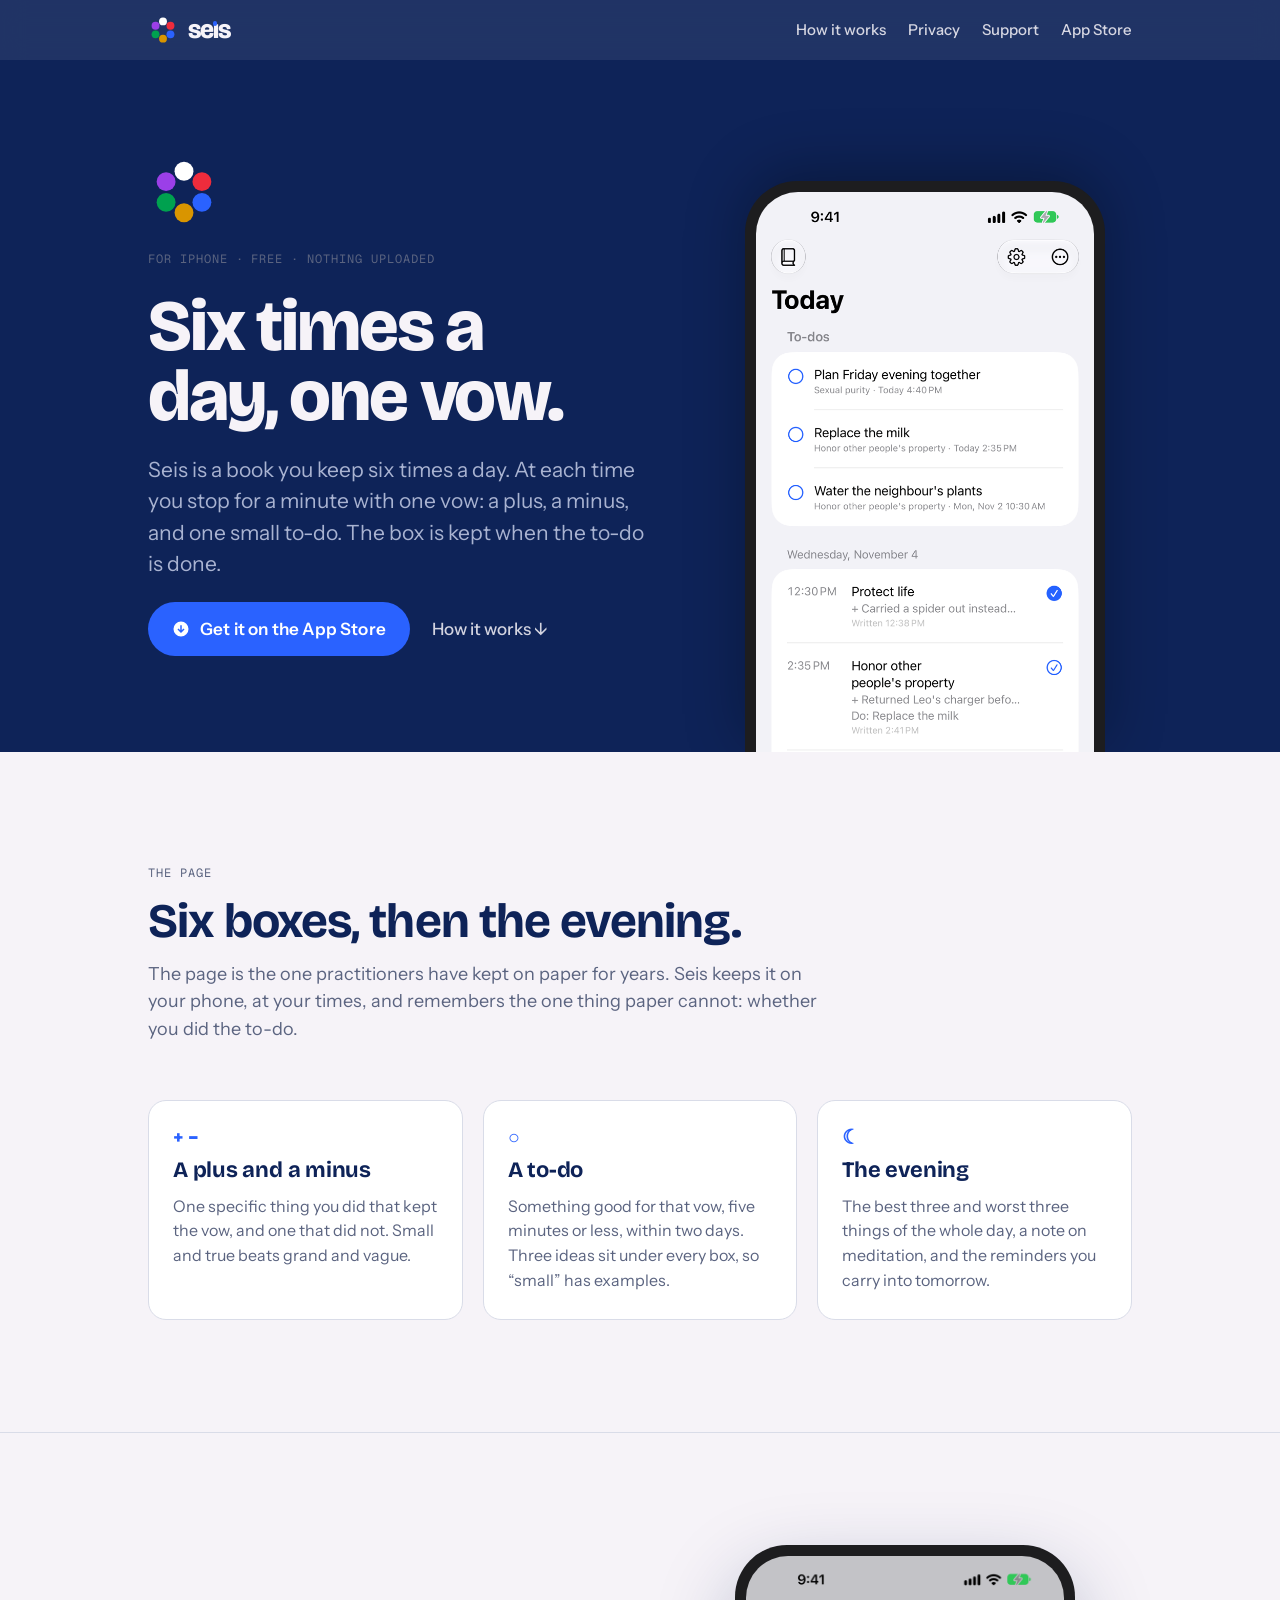
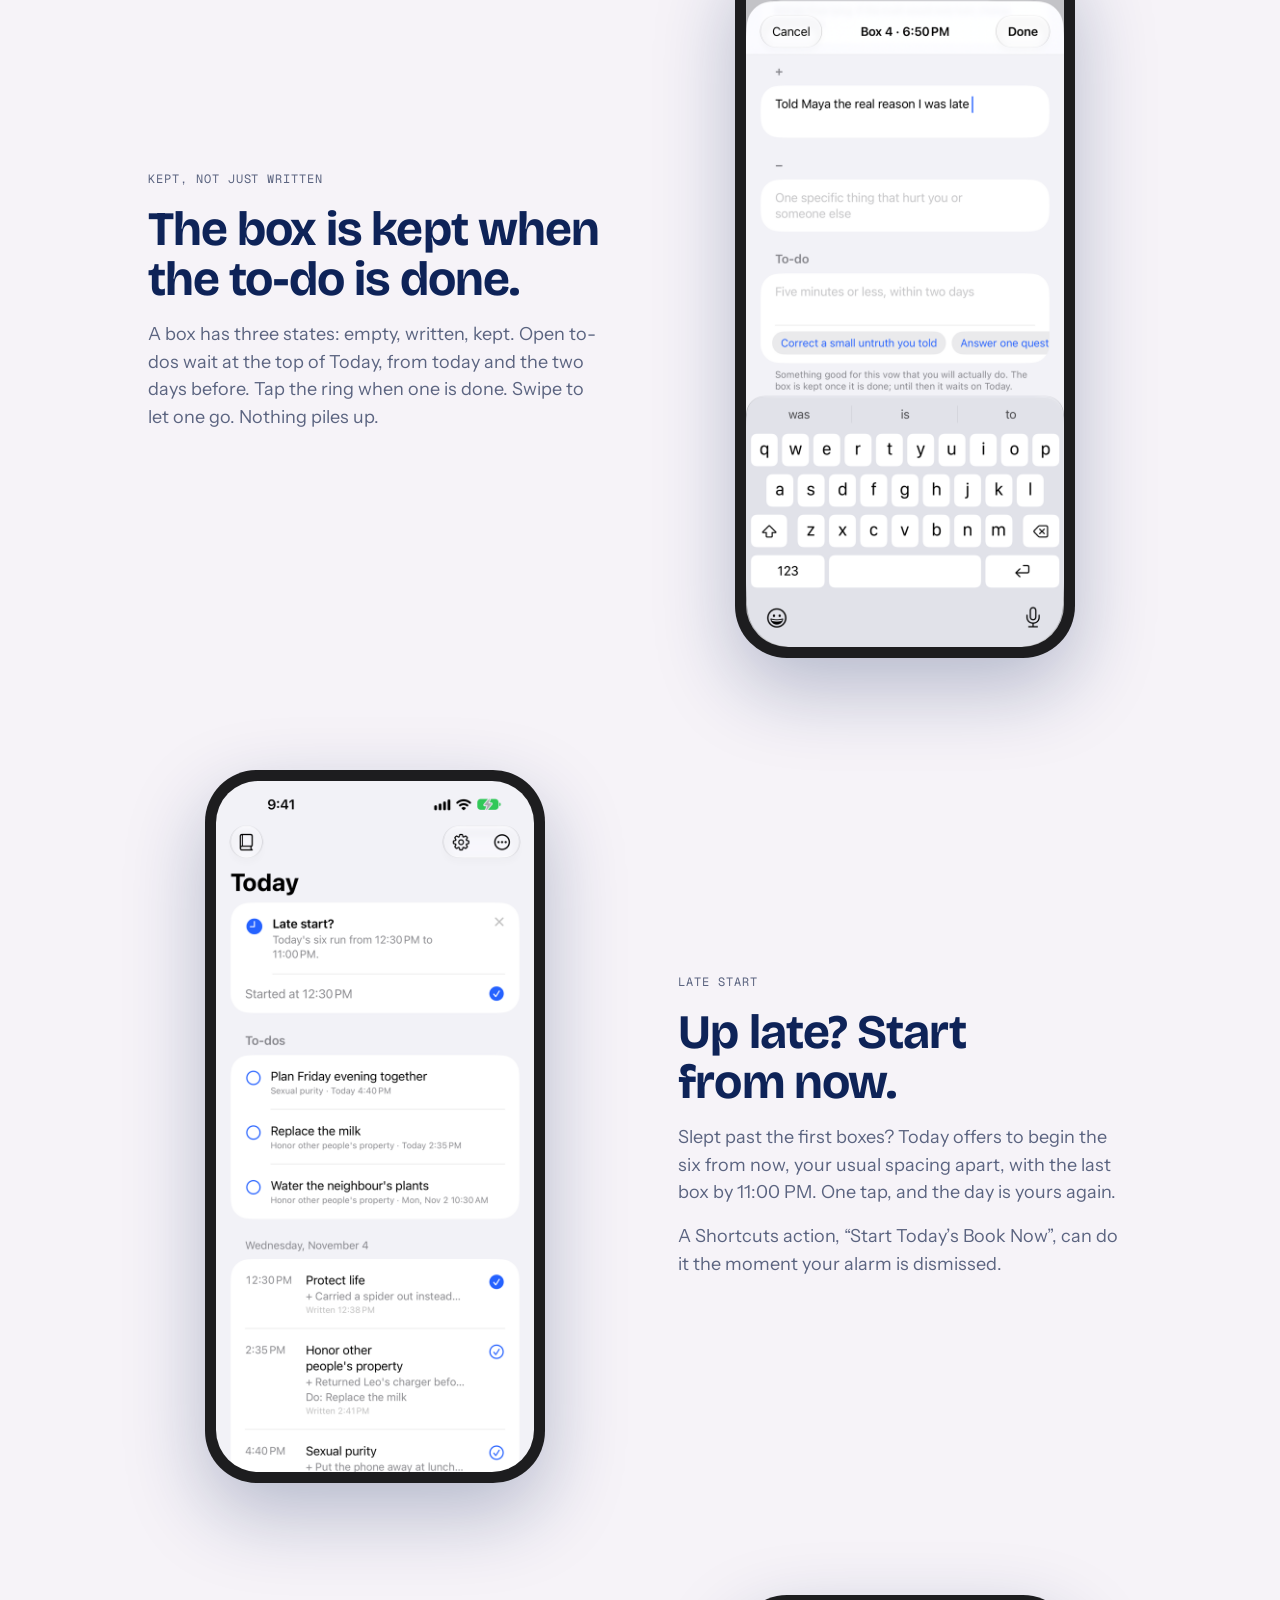
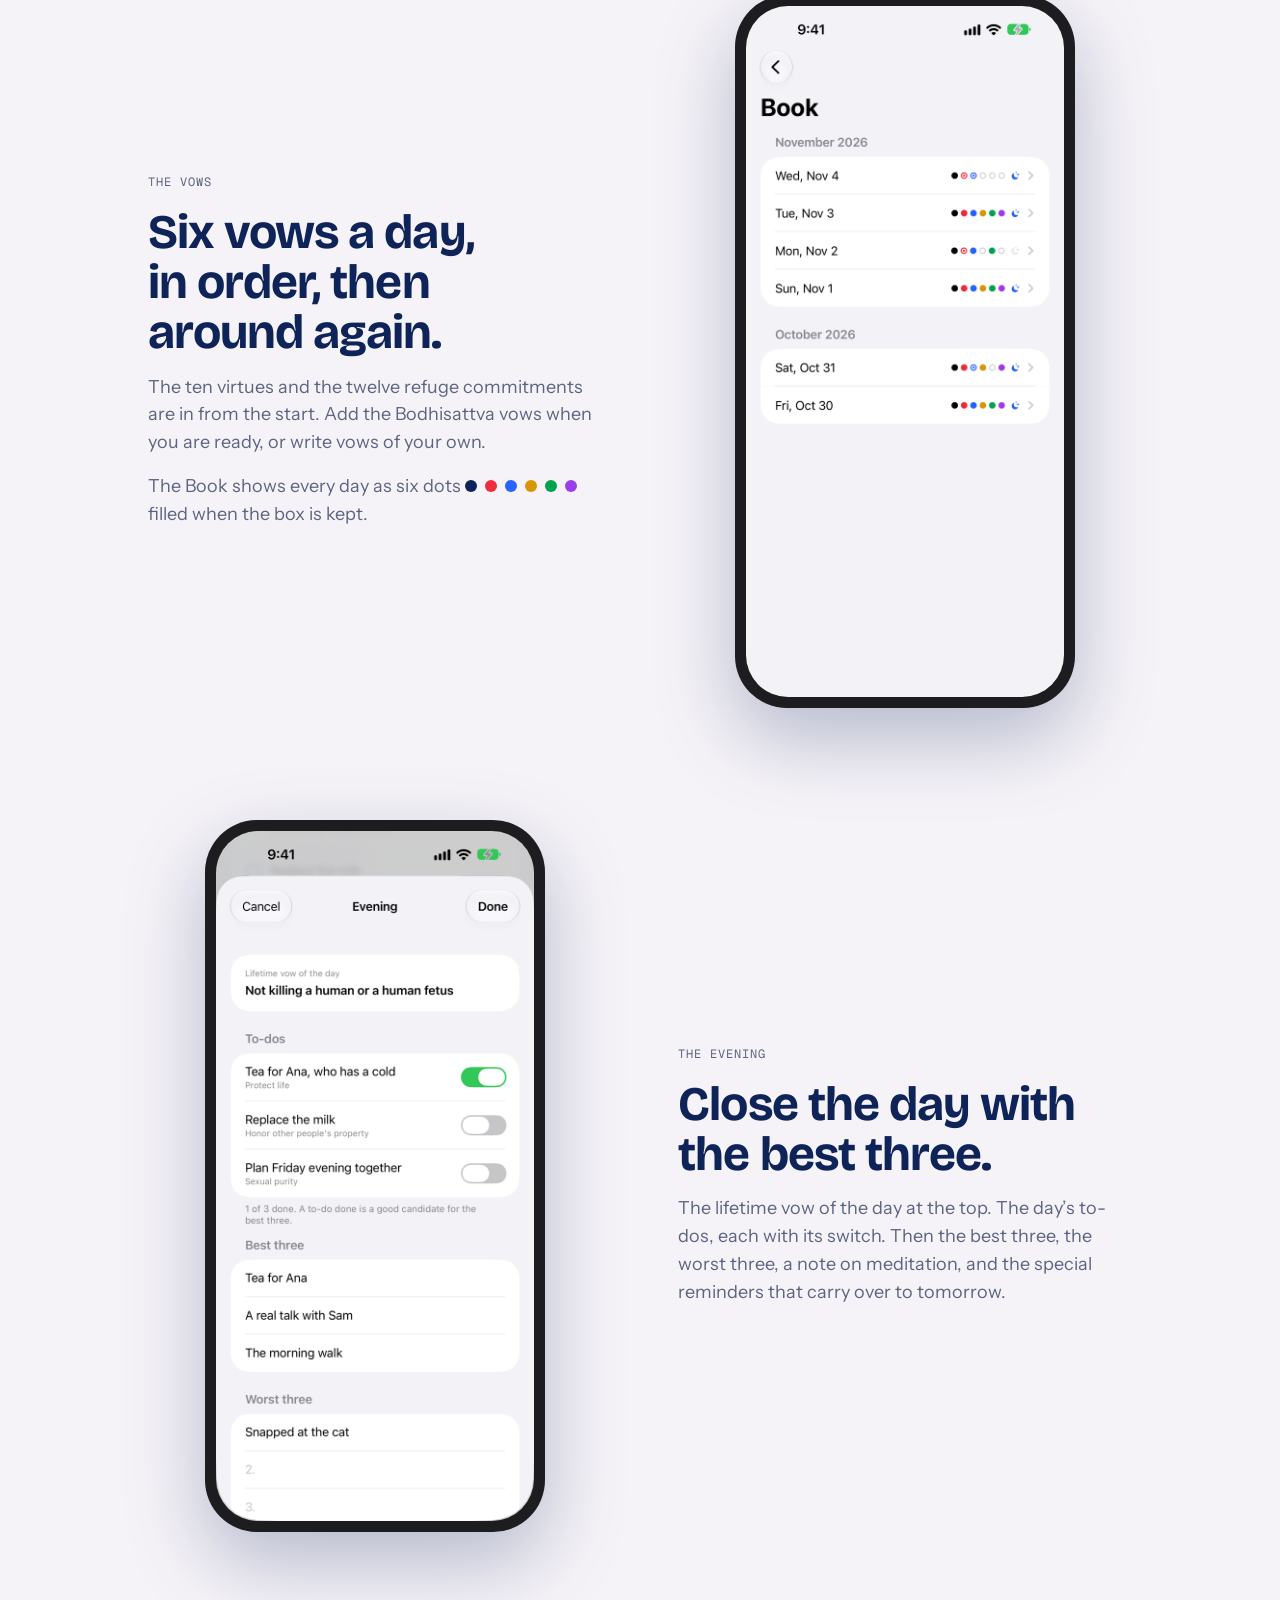
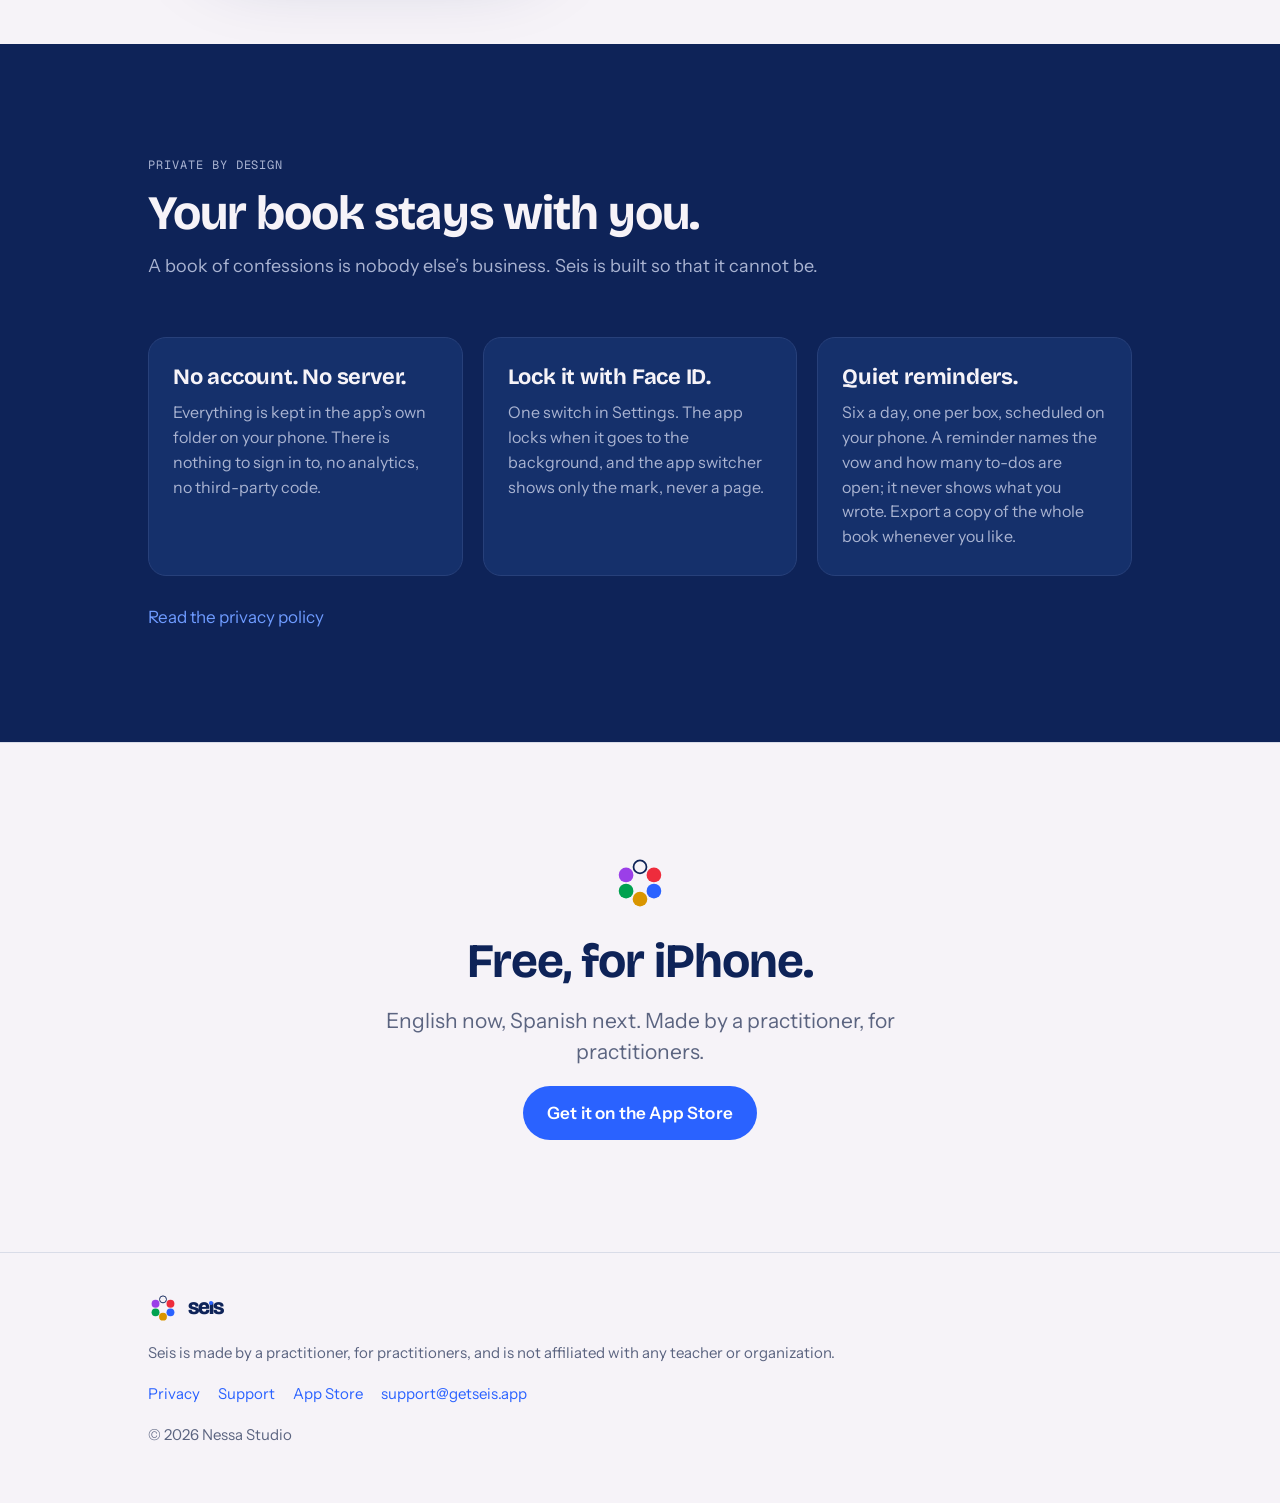
==== index.html @ e95a0be7 "getseis.app: home, privacy and support pages Static site for the Seis iPhone app in the brand's type" ====
<!doctype html>
<html lang="en">
<head>
<meta charset="utf-8">
<meta name="viewport" content="width=device-width, initial-scale=1">
<link rel="icon" href="/assets/favicon.svg" type="image/svg+xml">
<link rel="apple-touch-icon" href="/assets/apple-touch-icon.png">
<link rel="preconnect" href="https://fonts.googleapis.com">
<link rel="preconnect" href="https://fonts.gstatic.com" crossorigin>
<link rel="stylesheet" href="https://fonts.googleapis.com/css2?family=Bricolage+Grotesque:opsz,wght@12..96,500..800&family=Instrument+Sans:wght@400;500;600&family=Geist+Mono:wght@400;500&display=swap">
<link rel="stylesheet" href="/assets/site.css">
<title>Seis · Six times a day, one vow</title>
<meta name="description" content="Seis is a book you keep six times a day: a plus, a minus and one small to-do for the vow in front of you. For iPhone. No account, nothing uploaded.">
<meta property="og:title" content="Seis · Six times a day, one vow">
<meta property="og:description" content="A book you keep six times a day. A plus, a minus, and one small to-do. The box is kept when the to-do is done.">
<meta property="og:image" content="https://getseis.app/assets/icon-512.png">
<meta property="og:url" content="https://getseis.app/">
<meta name="theme-color" content="#0E2358">
</head>
<body>
<header class="top"><div class="in">
  <a class="lockup" href="/"><svg viewBox="0 0 160 160" aria-hidden="true"><circle cx="80" cy="34" r="21" fill="#FFFFFF"/><circle cx="119.8" cy="57" r="21" fill="#EE2C3C"/><circle cx="119.8" cy="103" r="21" fill="#2A62FF"/><circle cx="80" cy="126" r="21" fill="#D99500"/><circle cx="40.2" cy="103" r="21" fill="#00A14F"/><circle cx="40.2" cy="57" r="21" fill="#9B3FE8"/></svg><span class="wm">se<span class="i">ı</span>s</span></a>
  <nav><a href="/#how">How it works</a><a href="/#private">Privacy</a><a href="/support.html" class="keep">Support</a><a href="APP_STORE_URL" class="keep">App Store</a></nav>
</div></header>

<section class="hero">
  <div class="in">
    <div class="copy">
      <div class="ring"><svg viewBox="0 0 160 160" aria-hidden="true"><circle cx="80" cy="34" r="21" fill="#FFFFFF"/><circle cx="119.8" cy="57" r="21" fill="#EE2C3C"/><circle cx="119.8" cy="103" r="21" fill="#2A62FF"/><circle cx="80" cy="126" r="21" fill="#D99500"/><circle cx="40.2" cy="103" r="21" fill="#00A14F"/><circle cx="40.2" cy="57" r="21" fill="#9B3FE8"/></svg></div>
      <span class="eyebrow">For iPhone · Free · Nothing uploaded</span>
      <h1>Six times a day, one vow.</h1>
      <p class="lede">Seis is a book you keep six times a day. At each time you stop for a minute with one vow: a plus, a minus, and one small to-do. The box is kept when the to-do is done.</p>
      <div class="cta">
        <a class="btn" href="APP_STORE_URL"><svg viewBox="0 0 24 24" fill="currentColor" aria-hidden="true"><path d="M12 2a10 10 0 1 0 0 20 10 10 0 0 0 0-20Zm-1 5h2v6.6l2.3-2.3 1.4 1.4L12 17.4 7.3 12.7l1.4-1.4L11 13.6V7Z"/></svg>Get it on the App Store</a>
        <a class="quiet" href="#how">How it works ↓</a>
      </div>
    </div>
    <div class="shot">
      <div class="phone"><img src="/assets/screens/1-today.png" width="660" height="1434" alt="The Today page in Seis: three to-dos waiting at the top, then the six boxes of the day with their times and vows"></div>
    </div>
  </div>
</section>

<section class="band" id="how">
  <div class="in">
    <div class="head">
      <span class="eyebrow">The page</span>
      <h2>Six boxes, then the evening.</h2>
      <p>The page is the one practitioners have kept on paper for years. Seis keeps it on your phone, at your times, and remembers the one thing paper cannot: whether you did the to-do.</p>
    </div>
    <div class="three">
      <div class="card"><span class="n">+ −</span><h3>A plus and a minus</h3><p>One specific thing you did that kept the vow, and one that did not. Small and true beats grand and vague.</p></div>
      <div class="card"><span class="n">○</span><h3>A to-do</h3><p>Something good for that vow, five minutes or less, within two days. Three ideas sit under every box, so “small” has examples.</p></div>
      <div class="card"><span class="n">☾</span><h3>The evening</h3><p>The best three and worst three things of the whole day, a note on meditation, and the reminders you carry into tomorrow.</p></div>
    </div>
  </div>
</section>

<section class="band hair">
  <div class="in">
    <div class="feature">
      <div class="copy">
        <span class="eyebrow">Kept, not just written</span>
        <h2>The box is kept when the to-do is done.</h2>
        <p>A box has three states: empty, written, kept. Open to-dos wait at the top of Today, from today and the two days before. Tap the ring when one is done. Swipe to let one go. Nothing piles up.</p>
      </div>
      <div class="phone"><img src="/assets/screens/2-todo.png" width="660" height="1434" alt="Writing a box: the plus field, the minus field, and the to-do field with three suggested to-dos for the vow" loading="lazy"></div>
    </div>

    <div class="feature flip">
      <div class="copy">
        <span class="eyebrow">Late start</span>
        <h2>Up late? Start from now.</h2>
        <p>Slept past the first boxes? Today offers to begin the six from now, your usual spacing apart, with the last box by 11:00 PM. One tap, and the day is yours again.</p>
        <p>A Shortcuts action, “Start Today’s Book Now”, can do it the moment your alarm is dismissed.</p>
      </div>
      <div class="phone"><img src="/assets/screens/3-kept.png" width="660" height="1434" alt="Today after a late start: the card says Started at 12:30 PM and the six boxes run from 12:30 PM to 11:00 PM" loading="lazy"></div>
    </div>

    <div class="feature">
      <div class="copy">
        <span class="eyebrow">The vows</span>
        <h2>Six vows a day, in order, then around again.</h2>
        <p>The ten virtues and the twelve refuge commitments are in from the start. Add the Bodhisattva vows when you are ready, or write vows of your own.</p>
        <p>The Book shows every day as six dots <span class="dots" aria-hidden="true"><i style="background:#0E2358"></i><i style="background:#EE2C3C"></i><i style="background:#2A62FF"></i><i style="background:#D99500"></i><i style="background:#00A14F"></i><i style="background:#9B3FE8"></i></span> filled when the box is kept.</p>
      </div>
      <div class="phone"><img src="/assets/screens/5-book.png" width="660" height="1434" alt="The Book: a list of days, each with six coloured dots and a moon for the evening page" loading="lazy"></div>
    </div>

    <div class="feature flip">
      <div class="copy">
        <span class="eyebrow">The evening</span>
        <h2>Close the day with the best three.</h2>
        <p>The lifetime vow of the day at the top. The day’s to-dos, each with its switch. Then the best three, the worst three, a note on meditation, and the special reminders that carry over to tomorrow.</p>
      </div>
      <div class="phone"><img src="/assets/screens/4-evening.png" width="660" height="1434" alt="The Evening page: the lifetime vow of the day, the day's to-dos, and the best three" loading="lazy"></div>
    </div>
  </div>
</section>

<section class="band dark" id="private">
  <div class="in">
    <div class="head">
      <span class="eyebrow">Private by design</span>
      <h2>Your book stays with you.</h2>
      <p>A book of confessions is nobody else’s business. Seis is built so that it cannot be.</p>
    </div>
    <div class="three">
      <div class="card"><h3>No account. No server.</h3><p>Everything is kept in the app’s own folder on your phone. There is nothing to sign in to, no analytics, no third-party code.</p></div>
      <div class="card"><h3>Lock it with Face ID.</h3><p>One switch in Settings. The app locks when it goes to the background, and the app switcher shows only the mark, never a page.</p></div>
      <div class="card"><h3>Quiet reminders.</h3><p>Six a day, one per box, scheduled on your phone. A reminder names the vow and how many to-dos are open; it never shows what you wrote. Export a copy of the whole book whenever you like.</p></div>
    </div>
    <p style="margin-top:28px"><a href="/privacy.html">Read the privacy policy</a></p>
  </div>
</section>

<section class="band hair">
  <div class="in" style="text-align:center; display:grid; gap:18px; justify-items:center">
    <div class="ring" style="width:56px"><svg viewBox="0 0 160 160" aria-hidden="true"><circle cx="80" cy="34" r="18.5" fill="none" stroke="#0E2358" stroke-width="5"/><circle cx="119.8" cy="57" r="21" fill="#EE2C3C"/><circle cx="119.8" cy="103" r="21" fill="#2A62FF"/><circle cx="80" cy="126" r="21" fill="#D99500"/><circle cx="40.2" cy="103" r="21" fill="#00A14F"/><circle cx="40.2" cy="57" r="21" fill="#9B3FE8"/></svg></div>
    <h2>Free, for iPhone.</h2>
    <p class="lede" style="max-width:40ch">English now, Spanish next. Made by a practitioner, for practitioners.</p>
    <a class="btn" href="APP_STORE_URL">Get it on the App Store</a>
  </div>
</section>

<footer><div class="in">
  <a class="lockup" href="/"><svg viewBox="0 0 160 160" aria-hidden="true"><circle cx="80" cy="34" r="18.5" fill="none" stroke="#0E2358" stroke-width="5"/><circle cx="119.8" cy="57" r="21" fill="#EE2C3C"/><circle cx="119.8" cy="103" r="21" fill="#2A62FF"/><circle cx="80" cy="126" r="21" fill="#D99500"/><circle cx="40.2" cy="103" r="21" fill="#00A14F"/><circle cx="40.2" cy="57" r="21" fill="#9B3FE8"/></svg><span class="wm">se<span class="i">ı</span>s</span></a>
  <p>Seis is made by a practitioner, for practitioners, and is not affiliated with any teacher or organization.</p>
  <nav><a href="/privacy.html">Privacy</a><a href="/support.html">Support</a><a href="APP_STORE_URL">App Store</a><a href="mailto:support@getseis.app">support@getseis.app</a></nav>
  <p>© 2026 Nessa Studio</p>
</div></footer>
</body>
</html>
---- assets/site.css ----
/* getseis.app — the Seis brand on the web. Paper for the page, midnight for the hero and the
   privacy band, blue for links and the one button. Display type Bricolage Grotesque, text
   Instrument Sans, times and eyebrows Geist Mono. */
:root {
  --midnight: #0E2358;
  --midnight-card: #15306B;
  --paper: #F6F3F8;
  --surface: #FFFFFF;
  --ink: #0E2358;
  --ink-2: #5B6480;
  --hair: #D9DCE8;
  --ink-on-dark: #F6F3F8;
  --ink-2-on-dark: #A9B3D1;
  --hair-on-dark: #27407A;
  --blue: #2A62FF;
  --blue-on-dark: #6E9BFF;
  --red: #EE2C3C; --yellow: #D99500; --green: #00A14F; --purple: #9B3FE8;
  --display: "Bricolage Grotesque", "Helvetica Neue", Arial, sans-serif;
  --text: "Instrument Sans", "Helvetica Neue", Arial, sans-serif;
  --mono: "Geist Mono", ui-monospace, "SF Mono", Menlo, monospace;
  --max: 1080px;
  --gutter: clamp(20px, 5vw, 48px);
}
* { box-sizing: border-box; }
html { -webkit-text-size-adjust: 100%; scroll-behavior: smooth; }
body { margin: 0; background: var(--paper); color: var(--ink); font-family: var(--text); font-size: 17px; line-height: 1.55; -webkit-font-smoothing: antialiased; }
a { color: var(--blue); text-decoration: none; }
a:hover { text-decoration: underline; }
img { display: block; max-width: 100%; height: auto; }
h1, h2, h3 { font-family: var(--display); font-optical-sizing: auto; letter-spacing: -0.02em; text-wrap: balance; margin: 0; }
h1 { font-size: clamp(40px, 7vw, 72px); font-weight: 800; line-height: 0.98; letter-spacing: -0.03em; }
h2 { font-size: clamp(30px, 4.6vw, 48px); font-weight: 700; line-height: 1.04; }
h3 { font-size: 22px; font-weight: 700; line-height: 1.2; letter-spacing: -0.01em; }
p { margin: 0; }
.lede { font-size: clamp(18px, 2.2vw, 21px); line-height: 1.5; color: var(--ink-2); max-width: 36ch; }
.eyebrow { font-family: var(--mono); font-size: 12px; letter-spacing: 0.08em; text-transform: uppercase; color: var(--ink-2); }
.dark .eyebrow, .dark .lede { color: var(--ink-2-on-dark); }
.in { max-width: var(--max); margin: 0 auto; padding: 0 var(--gutter); }

/* Header */
.top { position: sticky; top: 0; z-index: 10; background: color-mix(in srgb, var(--midnight) 92%, transparent); backdrop-filter: saturate(140%) blur(12px); -webkit-backdrop-filter: saturate(140%) blur(12px); color: var(--ink-on-dark); }
.top .in { display: flex; align-items: center; justify-content: space-between; height: 60px; }
.top nav { display: flex; gap: 22px; font-size: 15px; font-weight: 500; }
.top nav a { color: var(--ink-on-dark); opacity: 0.85; }
.top nav a:hover { opacity: 1; text-decoration: none; }
.lockup { display: inline-flex; align-items: center; gap: 10px; color: inherit; }
.lockup:hover { text-decoration: none; }
.lockup svg { width: 30px; height: 30px; }

/* The wordmark: Bricolage 800, opsz 96, -0.045em, lowercase, the i dotless with a blue dot drawn */
.wm { font-family: var(--display); font-optical-sizing: auto; font-variation-settings: "opsz" 96; font-weight: 800; letter-spacing: -0.045em; line-height: 0.9; display: inline-block; white-space: nowrap; }
.wm .i { position: relative; display: inline-block; }
.wm .i::after { content: ""; position: absolute; left: 50%; top: 0.12em; width: 0.18em; height: 0.18em; margin-left: -0.09em; border-radius: 50%; background: var(--blue); }
.top .wm { font-size: 26px; }

/* Hero */
.hero { background: var(--midnight); color: var(--ink-on-dark); overflow: hidden; }
.hero .in { display: grid; grid-template-columns: 1.1fr 0.9fr; gap: clamp(24px, 5vw, 64px); align-items: center; padding-top: clamp(48px, 8vw, 96px); padding-bottom: 0; }
.hero .copy { display: grid; gap: 22px; padding-bottom: clamp(48px, 8vw, 96px); }
.hero .ring { width: 72px; height: 72px; }
.hero .lede { color: var(--ink-2-on-dark); }
.cta { display: flex; flex-wrap: wrap; gap: 14px 22px; align-items: center; }
.btn { display: inline-flex; align-items: center; gap: 10px; background: var(--blue); color: #fff; font-weight: 600; font-size: 17px; padding: 14px 24px; border-radius: 999px; letter-spacing: 0.01em; }
.btn:hover { text-decoration: none; background: #1F52E6; }
.btn svg { width: 18px; height: 18px; }
.hero .quiet { color: var(--ink-on-dark); opacity: 0.85; font-weight: 500; }
.hero .quiet:hover { opacity: 1; }
.hero .shot { align-self: end; }
.hero .phone { margin: 0 auto; max-width: 360px; }

/* A phone: the screenshot in a dark rounded shell, its foot cut by the band it sits in when it is the hero */
.phone { border-radius: 52px; padding: 11px; background: #1d1d1f; box-shadow: 0 30px 80px rgba(14, 35, 88, 0.28); }
.phone img { border-radius: 42px; }
.hero .phone { border-bottom-left-radius: 0; border-bottom-right-radius: 0; padding-bottom: 0; box-shadow: 0 -10px 60px rgba(0,0,0,0.3); }
.hero .phone img { border-bottom-left-radius: 0; border-bottom-right-radius: 0; max-height: 560px; object-fit: cover; object-position: top; }

/* Bands and features */
.band { padding: clamp(56px, 9vw, 112px) 0; }
.band.hair { border-top: 1px solid var(--hair); }
.band.dark { background: var(--midnight); color: var(--ink-on-dark); }
.band.dark h2, .band.dark h3 { color: var(--ink-on-dark); }
.band.dark p { color: var(--ink-2-on-dark); }
.band.dark a { color: var(--blue-on-dark); }
.head { display: grid; gap: 14px; max-width: 62ch; margin-bottom: clamp(32px, 5vw, 56px); }
.head p { color: var(--ink-2); font-size: 18px; }
.three { display: grid; grid-template-columns: repeat(3, 1fr); gap: 20px; }
.card { background: var(--surface); border: 1px solid var(--hair); border-radius: 18px; padding: 26px 24px; display: grid; gap: 10px; align-content: start; }
.card .n { font-family: var(--display); font-weight: 800; font-size: 20px; color: var(--blue); line-height: 1; }
.card p { color: var(--ink-2); font-size: 16px; }
.dark .card { background: var(--midnight-card); border-color: var(--hair-on-dark); }
.dark .card p { color: var(--ink-2-on-dark); }

.feature { display: grid; grid-template-columns: 1fr 1fr; gap: clamp(28px, 6vw, 80px); align-items: center; }
.feature + .feature { margin-top: clamp(56px, 9vw, 112px); }
.feature.flip .copy { order: 2; }
.feature .copy { display: grid; gap: 16px; max-width: 44ch; }
.feature .copy p { color: var(--ink-2); font-size: 18px; }
.feature .phone { max-width: 340px; margin: 0 auto; }
.feature ul { margin: 0; padding-left: 20px; color: var(--ink-2); display: grid; gap: 6px; }

/* Six dots, said once, as a sentence */
.dots { display: inline-flex; gap: 8px; align-items: center; }
.dots i { width: 12px; height: 12px; border-radius: 50%; display: inline-block; }

/* Pages of text */
.doc .in { max-width: 680px; padding-top: clamp(40px, 6vw, 72px); padding-bottom: clamp(56px, 9vw, 112px); }
.doc h1 { font-size: clamp(34px, 5vw, 48px); letter-spacing: -0.025em; }
.doc h2 { font-size: 24px; margin-top: 40px; margin-bottom: 10px; }
.doc p, .doc li { color: var(--ink); font-size: 17px; }
.doc .muted { color: var(--ink-2); margin-top: 8px; }
.doc ul { padding-left: 22px; display: grid; gap: 8px; margin: 10px 0 0; }
.doc p + p { margin-top: 10px; }
.faq details { border-top: 1px solid var(--hair); padding: 16px 0; }
.faq details:last-child { border-bottom: 1px solid var(--hair); }
.faq summary { cursor: pointer; font-weight: 600; font-size: 18px; list-style: none; display: flex; justify-content: space-between; gap: 16px; }
.faq summary::-webkit-details-marker { display: none; }
.faq summary::after { content: "+"; color: var(--blue); font-family: var(--display); font-weight: 700; }
.faq details[open] summary::after { content: "−"; }
.faq details p { margin-top: 10px; color: var(--ink-2); }

/* Footer */
footer { border-top: 1px solid var(--hair); padding: 40px 0 56px; color: var(--ink-2); font-size: 15px; }
footer .in { display: grid; gap: 18px; }
footer nav { display: flex; flex-wrap: wrap; gap: 18px; }
footer .lockup { color: var(--ink); }
footer .lockup .wm { font-size: 22px; }

@media (max-width: 820px) {
  .hero .in { grid-template-columns: 1fr; }
  .hero .copy { padding-bottom: 0; }
  .hero .shot { margin-top: 36px; }
  .hero .phone { max-width: 300px; }
  .hero .phone img { max-height: 420px; }
  .three { grid-template-columns: 1fr; }
  .feature { grid-template-columns: 1fr; }
  .feature.flip .copy { order: 0; }
  .feature .phone { max-width: 280px; }
  .top nav { gap: 16px; font-size: 14px; }
}
@media (max-width: 480px) {
  .top nav a:not(.keep) { display: none; }
}
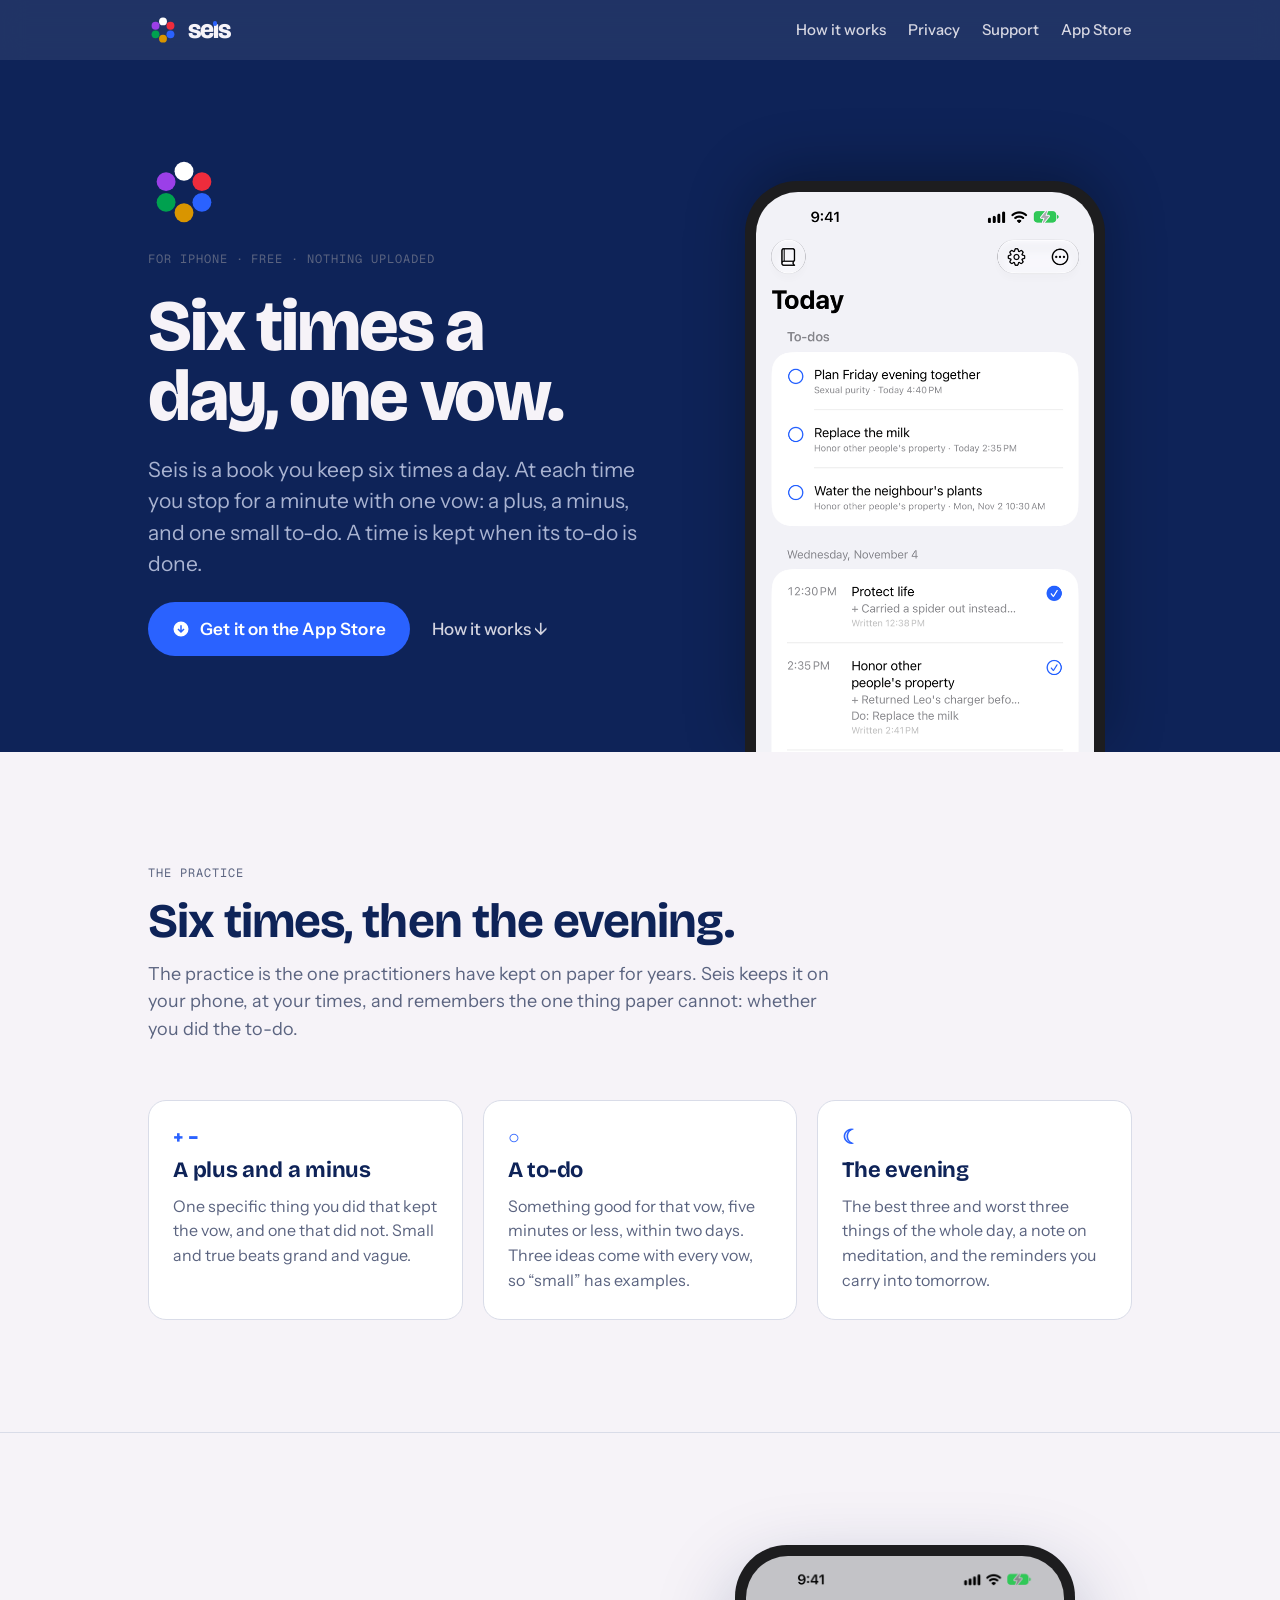
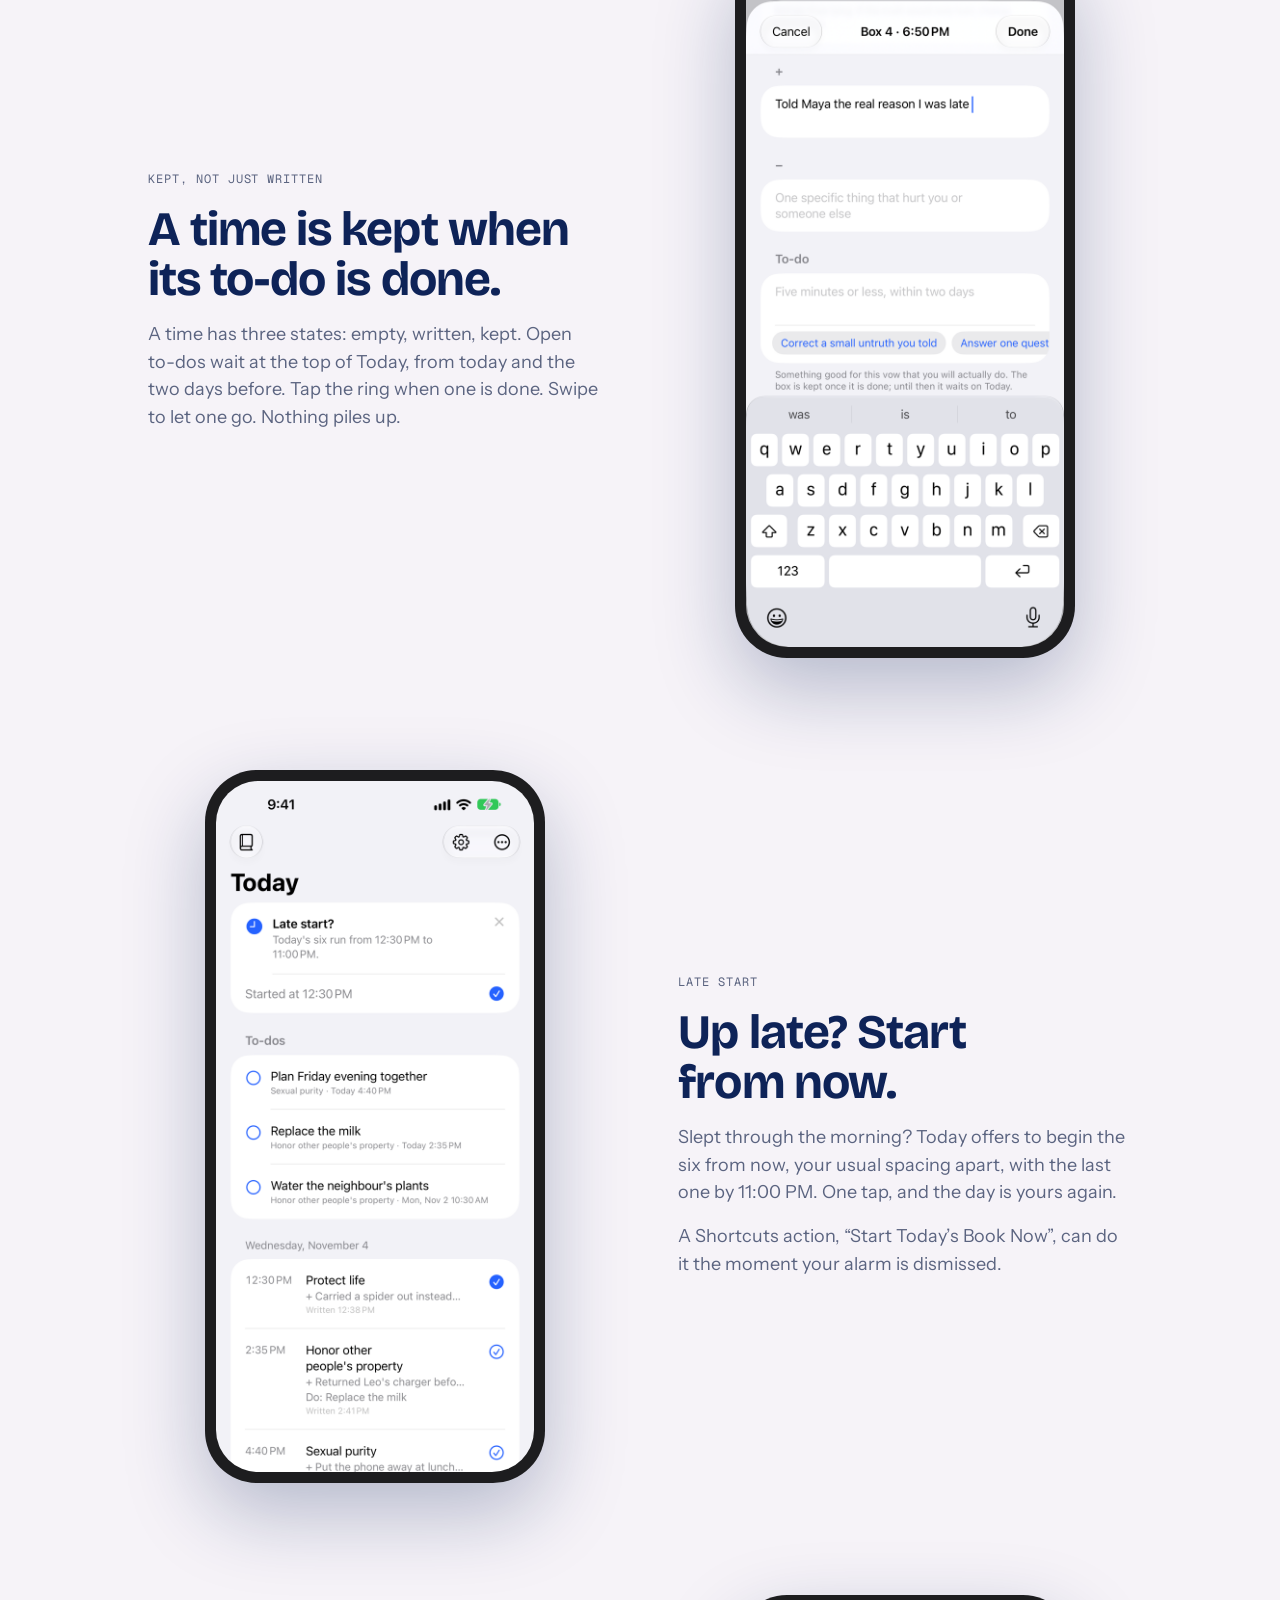
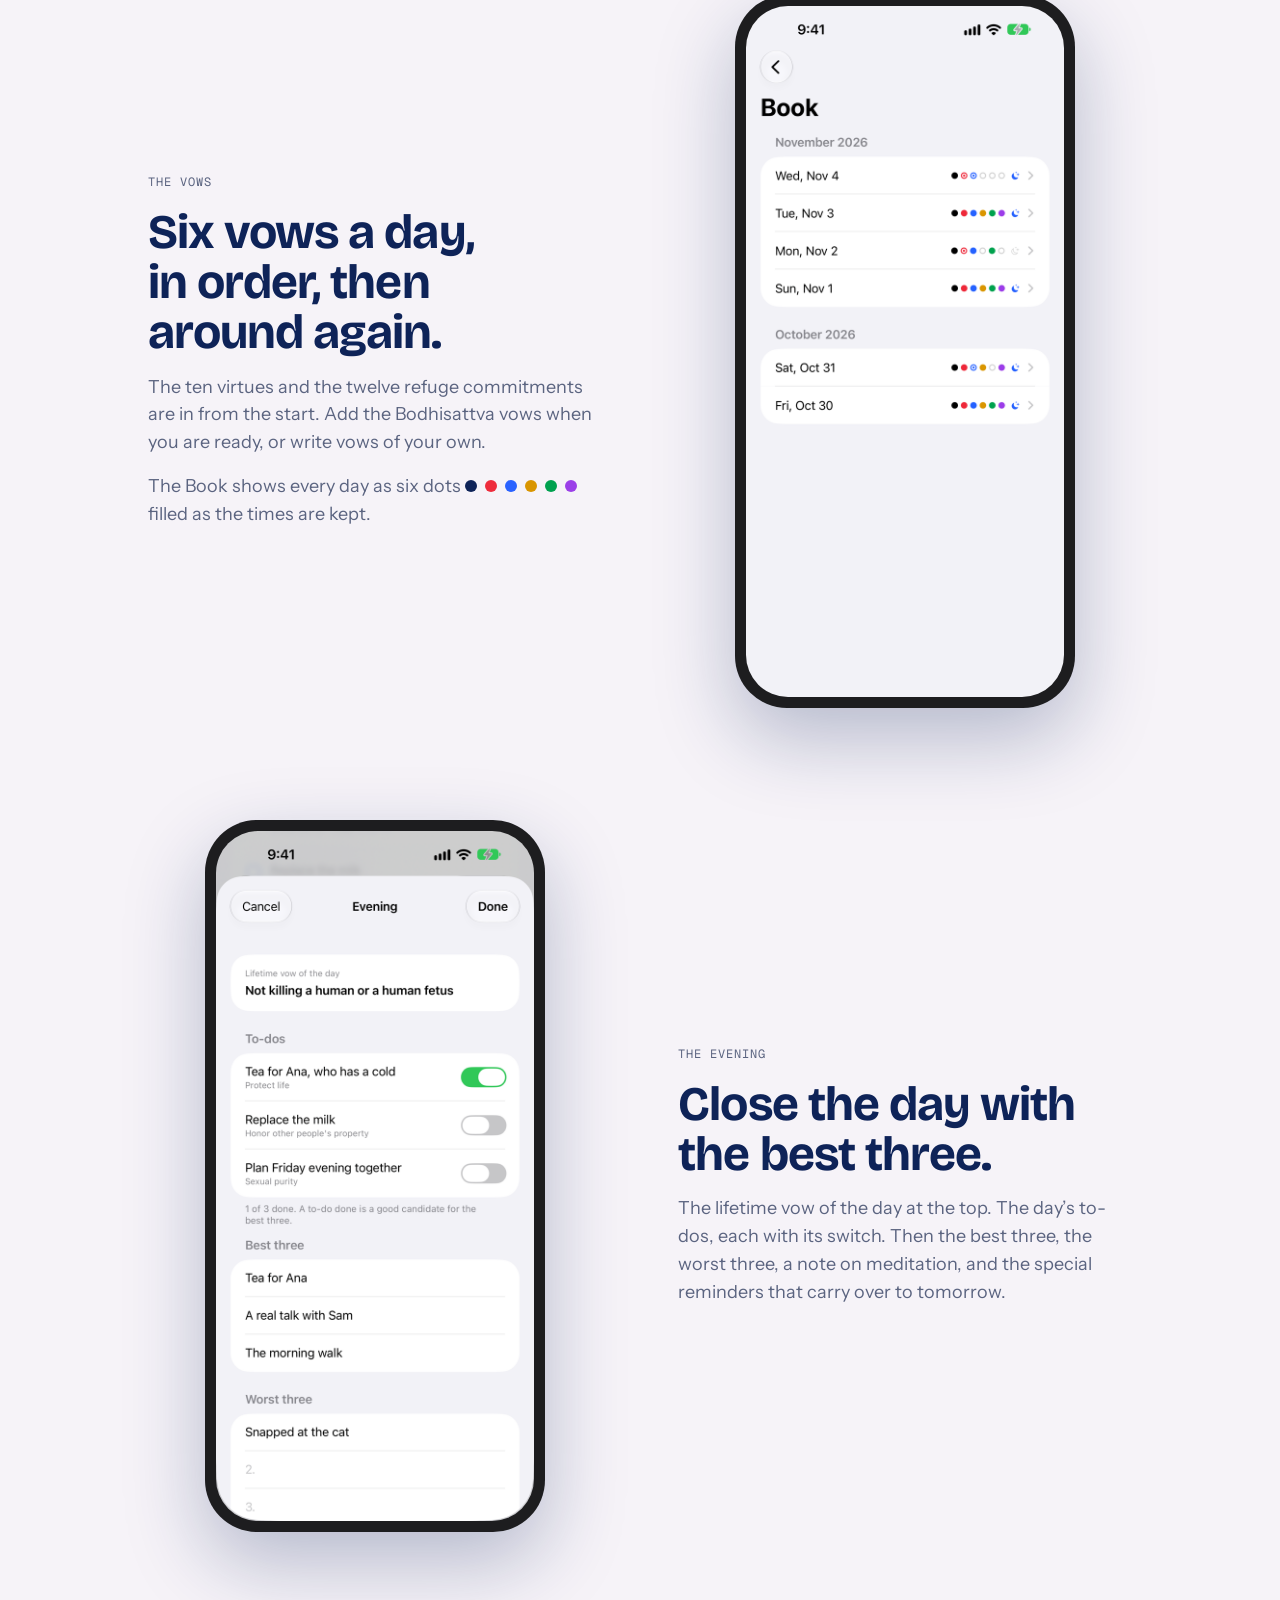
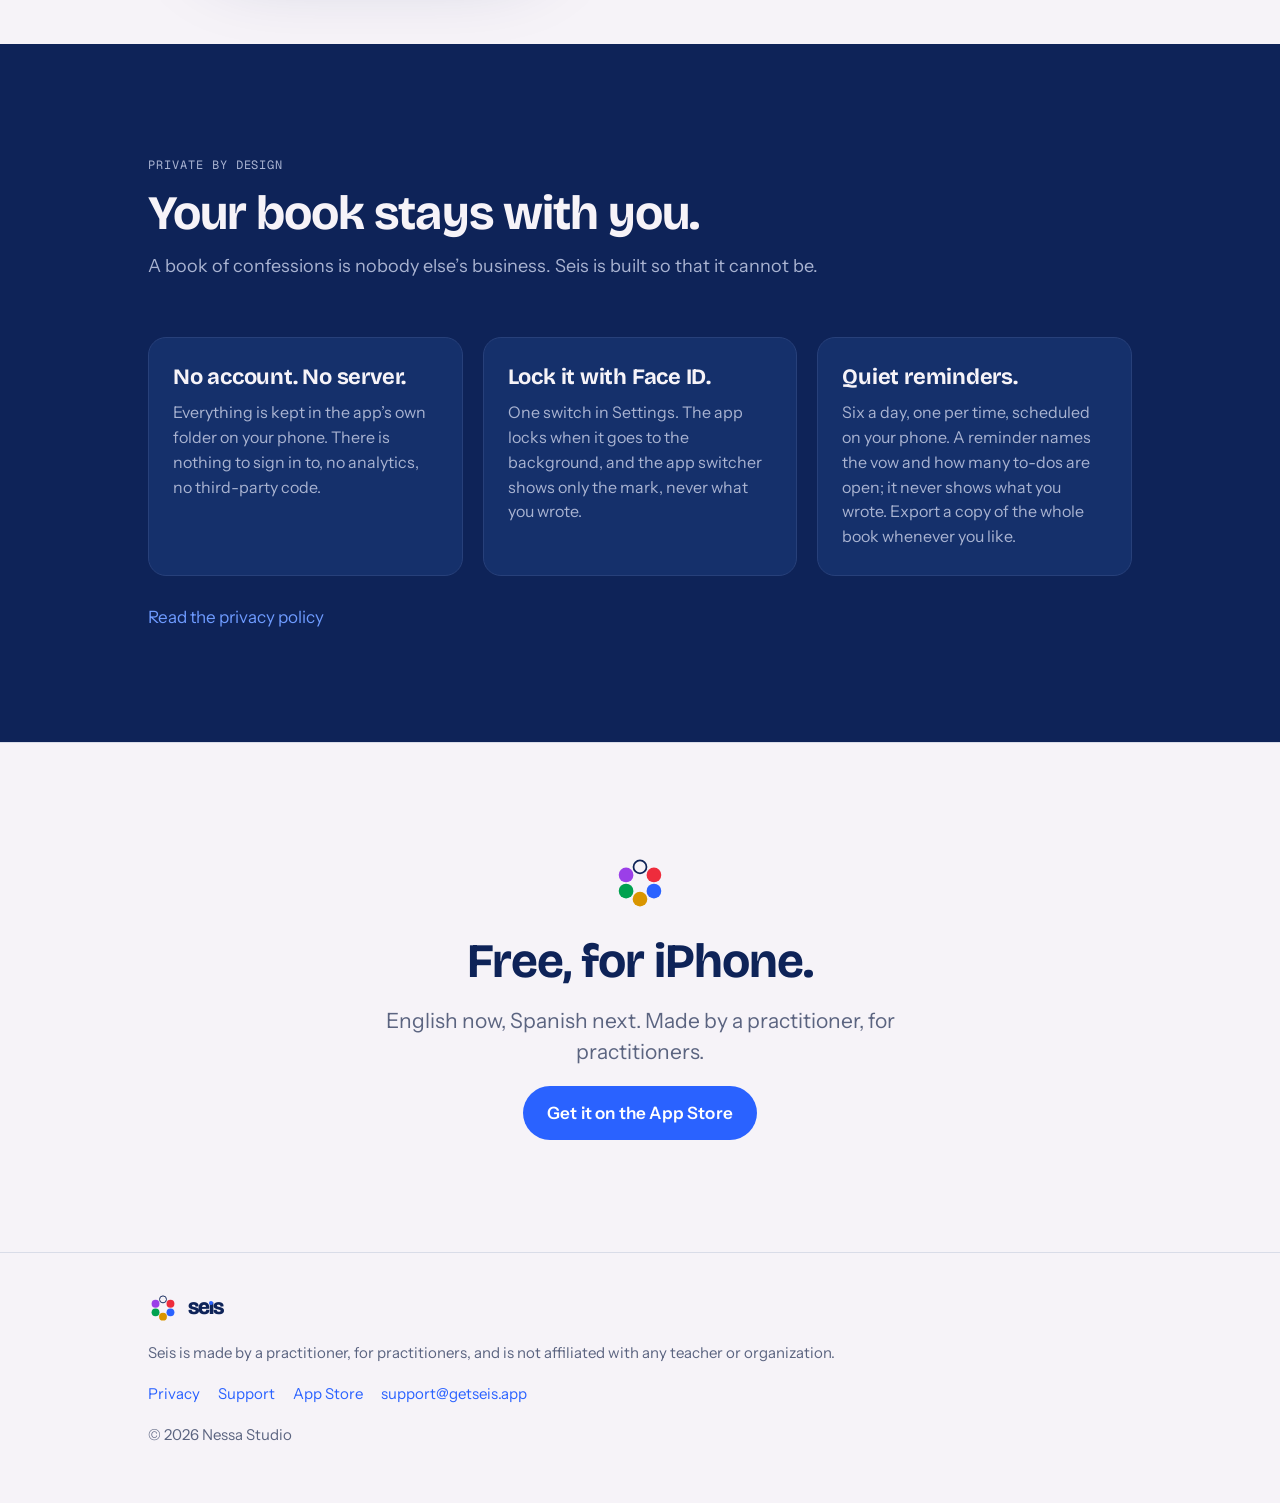
==== commit b15c2c94: "Copy: time instead of box, the practice instead of the page Rewrites the home, support and privacy p" ====
--- a/index.html
+++ b/index.html
@@ -9,10 +9,10 @@
 <link rel="preconnect" href="https://fonts.gstatic.com" crossorigin>
 <link rel="stylesheet" href="https://fonts.googleapis.com/css2?family=Bricolage+Grotesque:opsz,wght@12..96,500..800&family=Instrument+Sans:wght@400;500;600&family=Geist+Mono:wght@400;500&display=swap">
 <link rel="stylesheet" href="/assets/site.css">
-<title>Seis · Six times a day, one vow</title>
+<title>Seis: Vow Book · Keep your vows six times a day</title>
 <meta name="description" content="Seis is a book you keep six times a day: a plus, a minus and one small to-do for the vow in front of you. For iPhone. No account, nothing uploaded.">
-<meta property="og:title" content="Seis · Six times a day, one vow">
-<meta property="og:description" content="A book you keep six times a day. A plus, a minus, and one small to-do. The box is kept when the to-do is done.">
+<meta property="og:title" content="Seis: Vow Book · Keep your vows six times a day">
+<meta property="og:description" content="A book you keep six times a day. A plus, a minus, and one small to-do. A time is kept when its to-do is done.">
 <meta property="og:image" content="https://getseis.app/assets/icon-512.png">
 <meta property="og:url" content="https://getseis.app/">
 <meta name="theme-color" content="#0E2358">
@@ -20,7 +20,7 @@
 <body>
 <header class="top"><div class="in">
   <a class="lockup" href="/"><svg viewBox="0 0 160 160" aria-hidden="true"><circle cx="80" cy="34" r="21" fill="#FFFFFF"/><circle cx="119.8" cy="57" r="21" fill="#EE2C3C"/><circle cx="119.8" cy="103" r="21" fill="#2A62FF"/><circle cx="80" cy="126" r="21" fill="#D99500"/><circle cx="40.2" cy="103" r="21" fill="#00A14F"/><circle cx="40.2" cy="57" r="21" fill="#9B3FE8"/></svg><span class="wm">se<span class="i">ı</span>s</span></a>
-  <nav><a href="/#how">How it works</a><a href="/#private">Privacy</a><a href="/support.html" class="keep">Support</a><a href="APP_STORE_URL" class="keep">App Store</a></nav>
+  <nav><a href="/#how">How it works</a><a href="/#private">Privacy</a><a href="/support.html" class="keep">Support</a><a href="https://apps.apple.com/app/id6830645825" class="keep">App Store</a></nav>
 </div></header>
 
 <section class="hero">
@@ -29,14 +29,14 @@
       <div class="ring"><svg viewBox="0 0 160 160" aria-hidden="true"><circle cx="80" cy="34" r="21" fill="#FFFFFF"/><circle cx="119.8" cy="57" r="21" fill="#EE2C3C"/><circle cx="119.8" cy="103" r="21" fill="#2A62FF"/><circle cx="80" cy="126" r="21" fill="#D99500"/><circle cx="40.2" cy="103" r="21" fill="#00A14F"/><circle cx="40.2" cy="57" r="21" fill="#9B3FE8"/></svg></div>
       <span class="eyebrow">For iPhone · Free · Nothing uploaded</span>
       <h1>Six times a day, one vow.</h1>
-      <p class="lede">Seis is a book you keep six times a day. At each time you stop for a minute with one vow: a plus, a minus, and one small to-do. The box is kept when the to-do is done.</p>
+      <p class="lede">Seis is a book you keep six times a day. At each time you stop for a minute with one vow: a plus, a minus, and one small to-do. A time is kept when its to-do is done.</p>
       <div class="cta">
-        <a class="btn" href="APP_STORE_URL"><svg viewBox="0 0 24 24" fill="currentColor" aria-hidden="true"><path d="M12 2a10 10 0 1 0 0 20 10 10 0 0 0 0-20Zm-1 5h2v6.6l2.3-2.3 1.4 1.4L12 17.4 7.3 12.7l1.4-1.4L11 13.6V7Z"/></svg>Get it on the App Store</a>
+        <a class="btn" href="https://apps.apple.com/app/id6830645825"><svg viewBox="0 0 24 24" fill="currentColor" aria-hidden="true"><path d="M12 2a10 10 0 1 0 0 20 10 10 0 0 0 0-20Zm-1 5h2v6.6l2.3-2.3 1.4 1.4L12 17.4 7.3 12.7l1.4-1.4L11 13.6V7Z"/></svg>Get it on the App Store</a>
         <a class="quiet" href="#how">How it works ↓</a>
       </div>
     </div>
     <div class="shot">
-      <div class="phone"><img src="/assets/screens/1-today.png" width="660" height="1434" alt="The Today page in Seis: three to-dos waiting at the top, then the six boxes of the day with their times and vows"></div>
+      <div class="phone"><img src="/assets/screens/1-today.png" width="660" height="1434" alt="The Today page in Seis: three to-dos waiting at the top, then the six times of the day with their vows"></div>
     </div>
   </div>
 </section>
@@ -44,13 +44,13 @@
 <section class="band" id="how">
   <div class="in">
     <div class="head">
-      <span class="eyebrow">The page</span>
-      <h2>Six boxes, then the evening.</h2>
-      <p>The page is the one practitioners have kept on paper for years. Seis keeps it on your phone, at your times, and remembers the one thing paper cannot: whether you did the to-do.</p>
+      <span class="eyebrow">The practice</span>
+      <h2>Six times, then the evening.</h2>
+      <p>The practice is the one practitioners have kept on paper for years. Seis keeps it on your phone, at your times, and remembers the one thing paper cannot: whether you did the to-do.</p>
     </div>
     <div class="three">
       <div class="card"><span class="n">+ −</span><h3>A plus and a minus</h3><p>One specific thing you did that kept the vow, and one that did not. Small and true beats grand and vague.</p></div>
-      <div class="card"><span class="n">○</span><h3>A to-do</h3><p>Something good for that vow, five minutes or less, within two days. Three ideas sit under every box, so “small” has examples.</p></div>
+      <div class="card"><span class="n">○</span><h3>A to-do</h3><p>Something good for that vow, five minutes or less, within two days. Three ideas come with every vow, so “small” has examples.</p></div>
       <div class="card"><span class="n">☾</span><h3>The evening</h3><p>The best three and worst three things of the whole day, a note on meditation, and the reminders you carry into tomorrow.</p></div>
     </div>
   </div>
@@ -61,20 +61,20 @@
     <div class="feature">
       <div class="copy">
         <span class="eyebrow">Kept, not just written</span>
-        <h2>The box is kept when the to-do is done.</h2>
-        <p>A box has three states: empty, written, kept. Open to-dos wait at the top of Today, from today and the two days before. Tap the ring when one is done. Swipe to let one go. Nothing piles up.</p>
+        <h2>A time is kept when its to-do is done.</h2>
+        <p>A time has three states: empty, written, kept. Open to-dos wait at the top of Today, from today and the two days before. Tap the ring when one is done. Swipe to let one go. Nothing piles up.</p>
       </div>
-      <div class="phone"><img src="/assets/screens/2-todo.png" width="660" height="1434" alt="Writing a box: the plus field, the minus field, and the to-do field with three suggested to-dos for the vow" loading="lazy"></div>
+      <div class="phone"><img src="/assets/screens/2-todo.png" width="660" height="1434" alt="Writing a time: the plus field, the minus field, and the to-do field with three suggested to-dos for the vow" loading="lazy"></div>
     </div>
 
     <div class="feature flip">
       <div class="copy">
         <span class="eyebrow">Late start</span>
         <h2>Up late? Start from now.</h2>
-        <p>Slept past the first boxes? Today offers to begin the six from now, your usual spacing apart, with the last box by 11:00 PM. One tap, and the day is yours again.</p>
+        <p>Slept through the morning? Today offers to begin the six from now, your usual spacing apart, with the last one by 11:00 PM. One tap, and the day is yours again.</p>
         <p>A Shortcuts action, “Start Today’s Book Now”, can do it the moment your alarm is dismissed.</p>
       </div>
-      <div class="phone"><img src="/assets/screens/3-kept.png" width="660" height="1434" alt="Today after a late start: the card says Started at 12:30 PM and the six boxes run from 12:30 PM to 11:00 PM" loading="lazy"></div>
+      <div class="phone"><img src="/assets/screens/3-kept.png" width="660" height="1434" alt="Today after a late start: the card says Started at 12:30 PM and the six times run from 12:30 PM to 11:00 PM" loading="lazy"></div>
     </div>
 
     <div class="feature">
@@ -82,7 +82,7 @@
         <span class="eyebrow">The vows</span>
         <h2>Six vows a day, in order, then around again.</h2>
         <p>The ten virtues and the twelve refuge commitments are in from the start. Add the Bodhisattva vows when you are ready, or write vows of your own.</p>
-        <p>The Book shows every day as six dots <span class="dots" aria-hidden="true"><i style="background:#0E2358"></i><i style="background:#EE2C3C"></i><i style="background:#2A62FF"></i><i style="background:#D99500"></i><i style="background:#00A14F"></i><i style="background:#9B3FE8"></i></span> filled when the box is kept.</p>
+        <p>The Book shows every day as six dots <span class="dots" aria-hidden="true"><i style="background:#0E2358"></i><i style="background:#EE2C3C"></i><i style="background:#2A62FF"></i><i style="background:#D99500"></i><i style="background:#00A14F"></i><i style="background:#9B3FE8"></i></span> filled as the times are kept.</p>
       </div>
       <div class="phone"><img src="/assets/screens/5-book.png" width="660" height="1434" alt="The Book: a list of days, each with six coloured dots and a moon for the evening page" loading="lazy"></div>
     </div>
@@ -107,8 +107,8 @@
     </div>
     <div class="three">
       <div class="card"><h3>No account. No server.</h3><p>Everything is kept in the app’s own folder on your phone. There is nothing to sign in to, no analytics, no third-party code.</p></div>
-      <div class="card"><h3>Lock it with Face ID.</h3><p>One switch in Settings. The app locks when it goes to the background, and the app switcher shows only the mark, never a page.</p></div>
-      <div class="card"><h3>Quiet reminders.</h3><p>Six a day, one per box, scheduled on your phone. A reminder names the vow and how many to-dos are open; it never shows what you wrote. Export a copy of the whole book whenever you like.</p></div>
+      <div class="card"><h3>Lock it with Face ID.</h3><p>One switch in Settings. The app locks when it goes to the background, and the app switcher shows only the mark, never what you wrote.</p></div>
+      <div class="card"><h3>Quiet reminders.</h3><p>Six a day, one per time, scheduled on your phone. A reminder names the vow and how many to-dos are open; it never shows what you wrote. Export a copy of the whole book whenever you like.</p></div>
     </div>
     <p style="margin-top:28px"><a href="/privacy.html">Read the privacy policy</a></p>
   </div>
@@ -119,14 +119,14 @@
     <div class="ring" style="width:56px"><svg viewBox="0 0 160 160" aria-hidden="true"><circle cx="80" cy="34" r="18.5" fill="none" stroke="#0E2358" stroke-width="5"/><circle cx="119.8" cy="57" r="21" fill="#EE2C3C"/><circle cx="119.8" cy="103" r="21" fill="#2A62FF"/><circle cx="80" cy="126" r="21" fill="#D99500"/><circle cx="40.2" cy="103" r="21" fill="#00A14F"/><circle cx="40.2" cy="57" r="21" fill="#9B3FE8"/></svg></div>
     <h2>Free, for iPhone.</h2>
     <p class="lede" style="max-width:40ch">English now, Spanish next. Made by a practitioner, for practitioners.</p>
-    <a class="btn" href="APP_STORE_URL">Get it on the App Store</a>
+    <a class="btn" href="https://apps.apple.com/app/id6830645825">Get it on the App Store</a>
   </div>
 </section>
 
 <footer><div class="in">
   <a class="lockup" href="/"><svg viewBox="0 0 160 160" aria-hidden="true"><circle cx="80" cy="34" r="18.5" fill="none" stroke="#0E2358" stroke-width="5"/><circle cx="119.8" cy="57" r="21" fill="#EE2C3C"/><circle cx="119.8" cy="103" r="21" fill="#2A62FF"/><circle cx="80" cy="126" r="21" fill="#D99500"/><circle cx="40.2" cy="103" r="21" fill="#00A14F"/><circle cx="40.2" cy="57" r="21" fill="#9B3FE8"/></svg><span class="wm">se<span class="i">ı</span>s</span></a>
   <p>Seis is made by a practitioner, for practitioners, and is not affiliated with any teacher or organization.</p>
-  <nav><a href="/privacy.html">Privacy</a><a href="/support.html">Support</a><a href="APP_STORE_URL">App Store</a><a href="mailto:support@getseis.app">support@getseis.app</a></nav>
+  <nav><a href="/privacy.html">Privacy</a><a href="/support.html">Support</a><a href="https://apps.apple.com/app/id6830645825">App Store</a><a href="mailto:support@getseis.app">support@getseis.app</a></nav>
   <p>© 2026 Nessa Studio</p>
 </div></footer>
 </body>
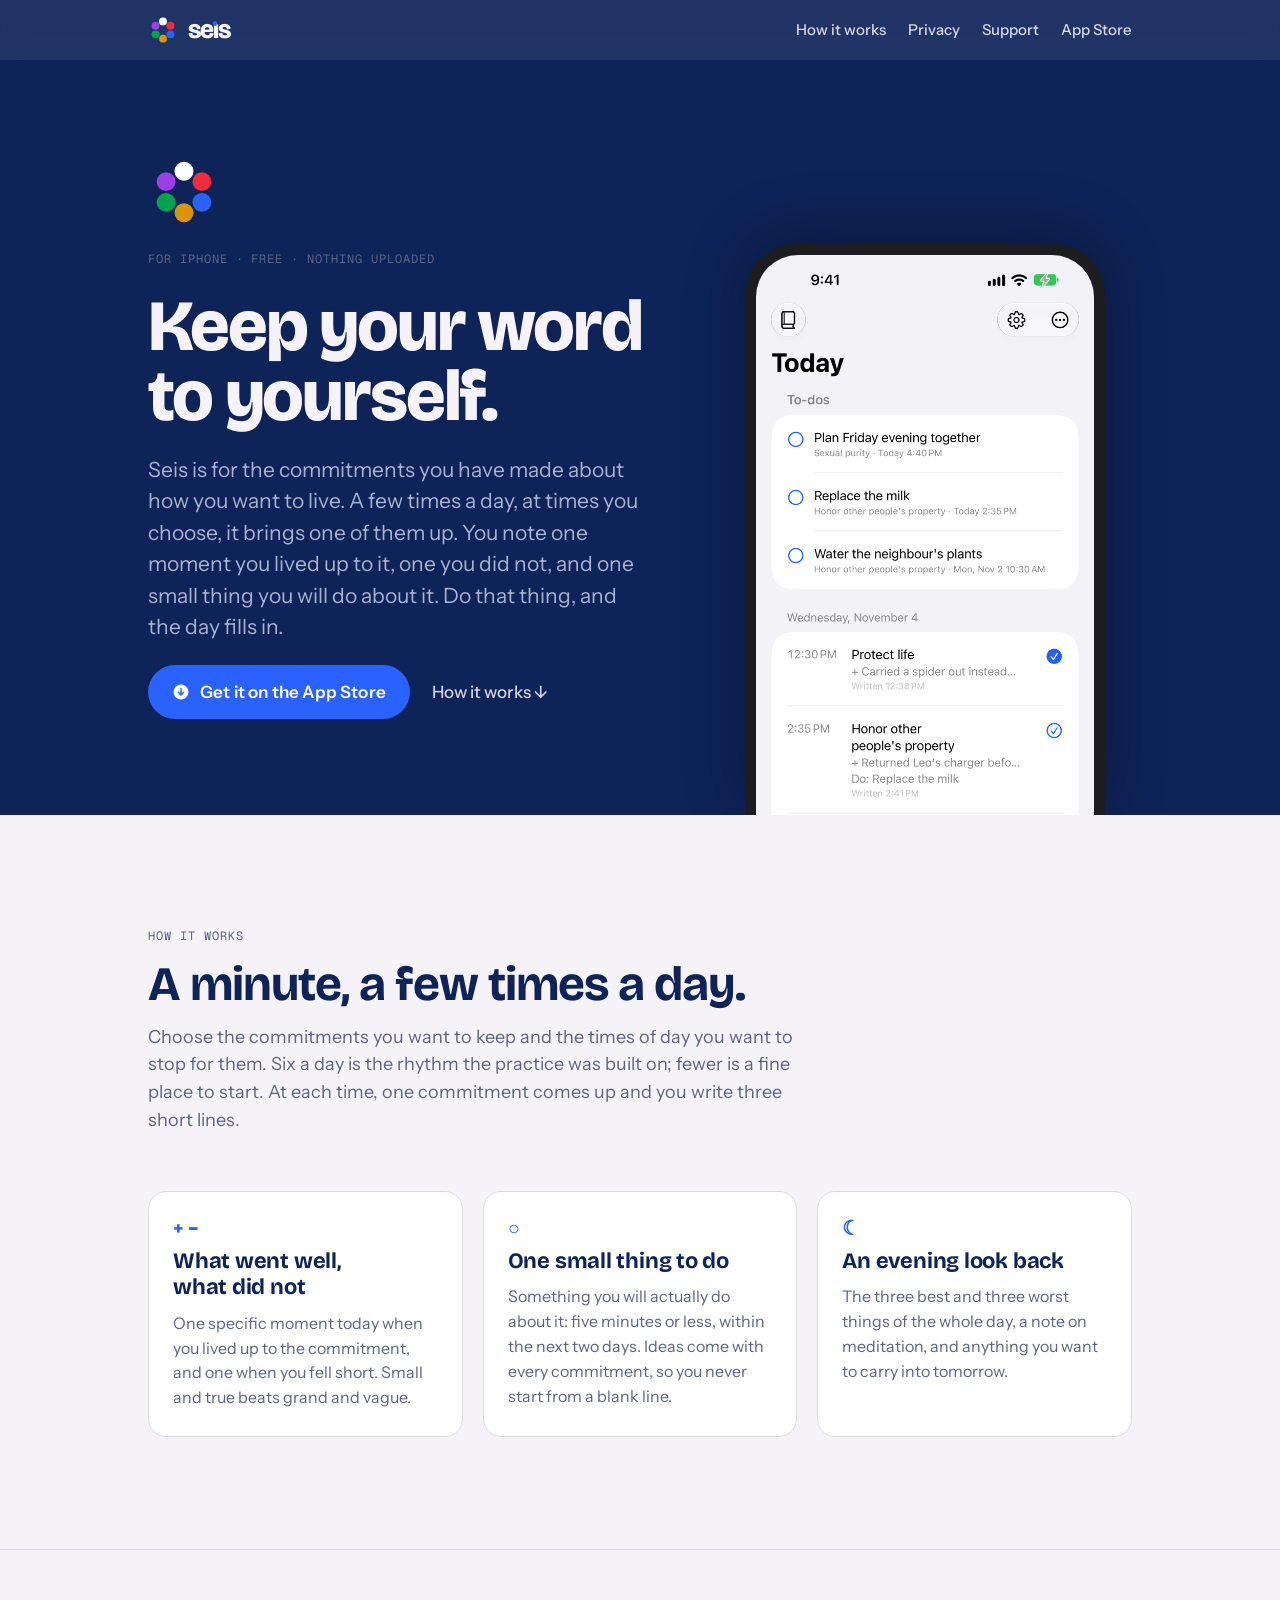
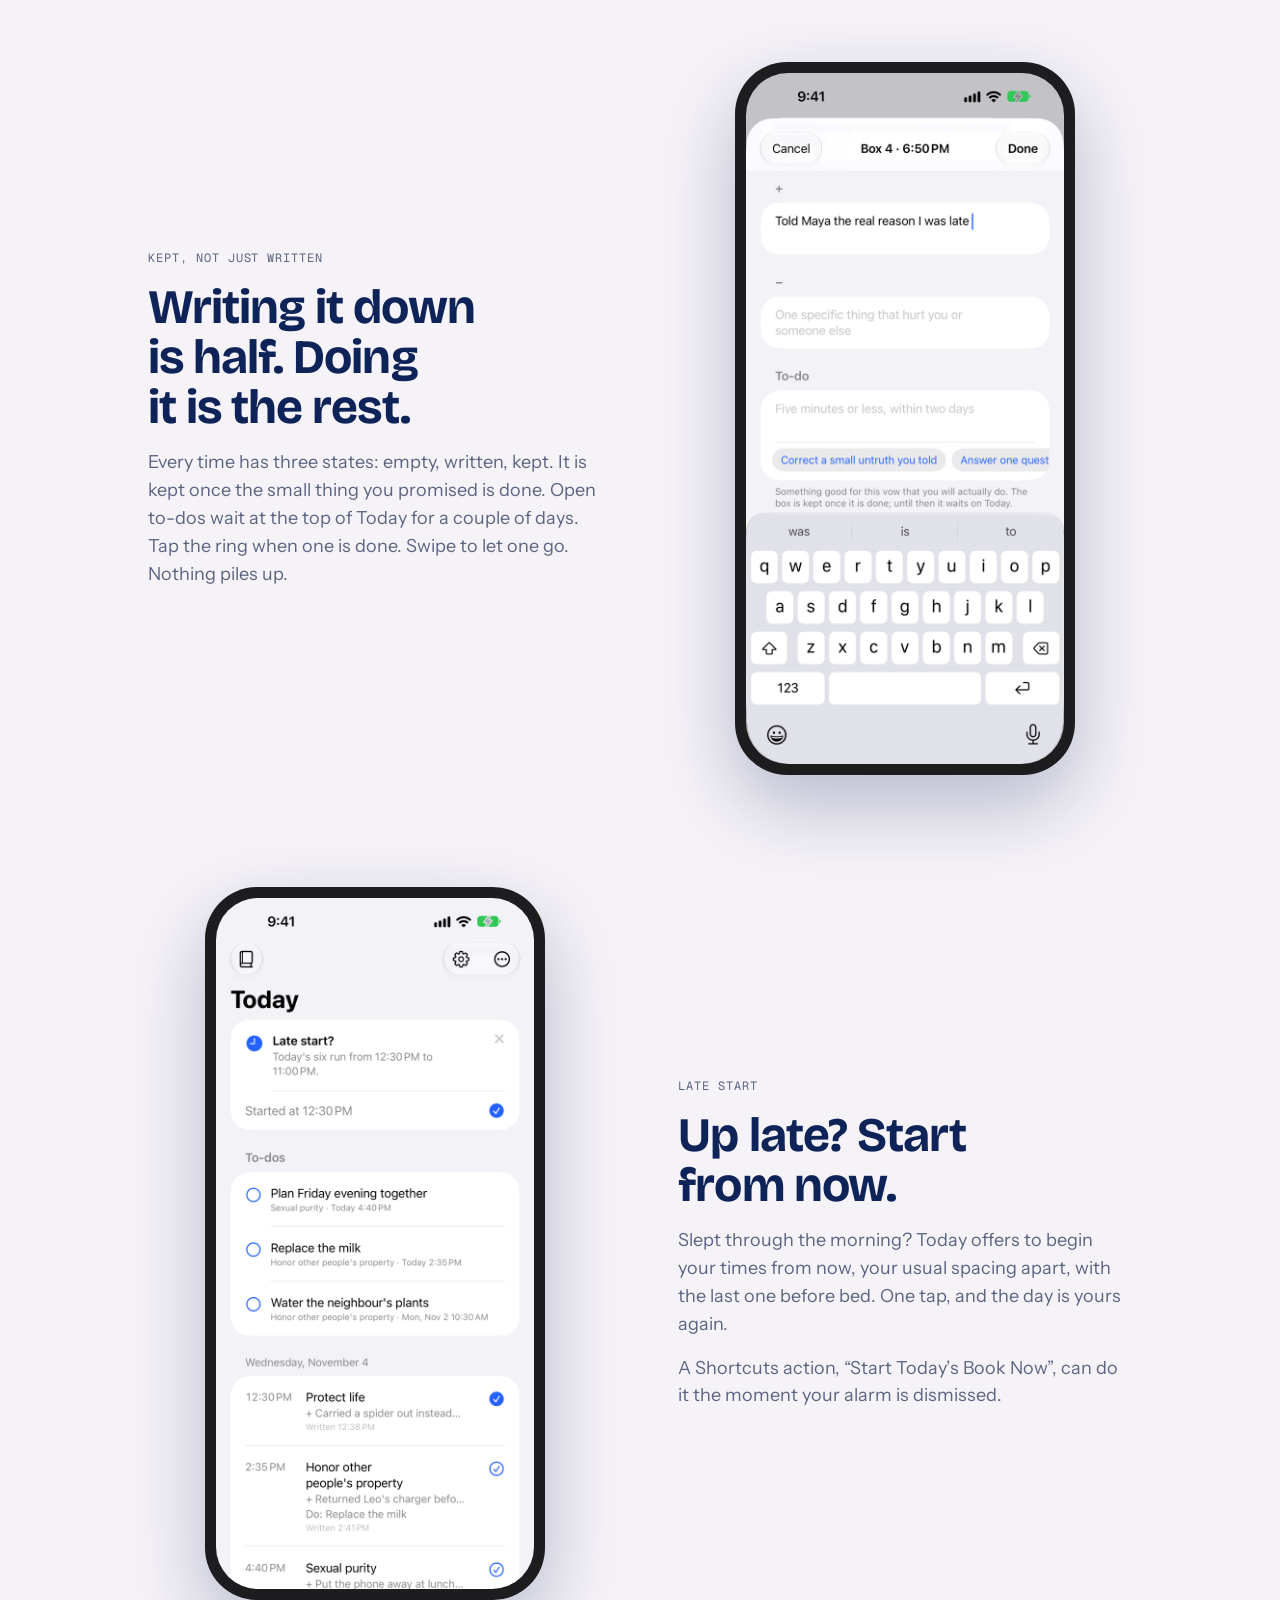
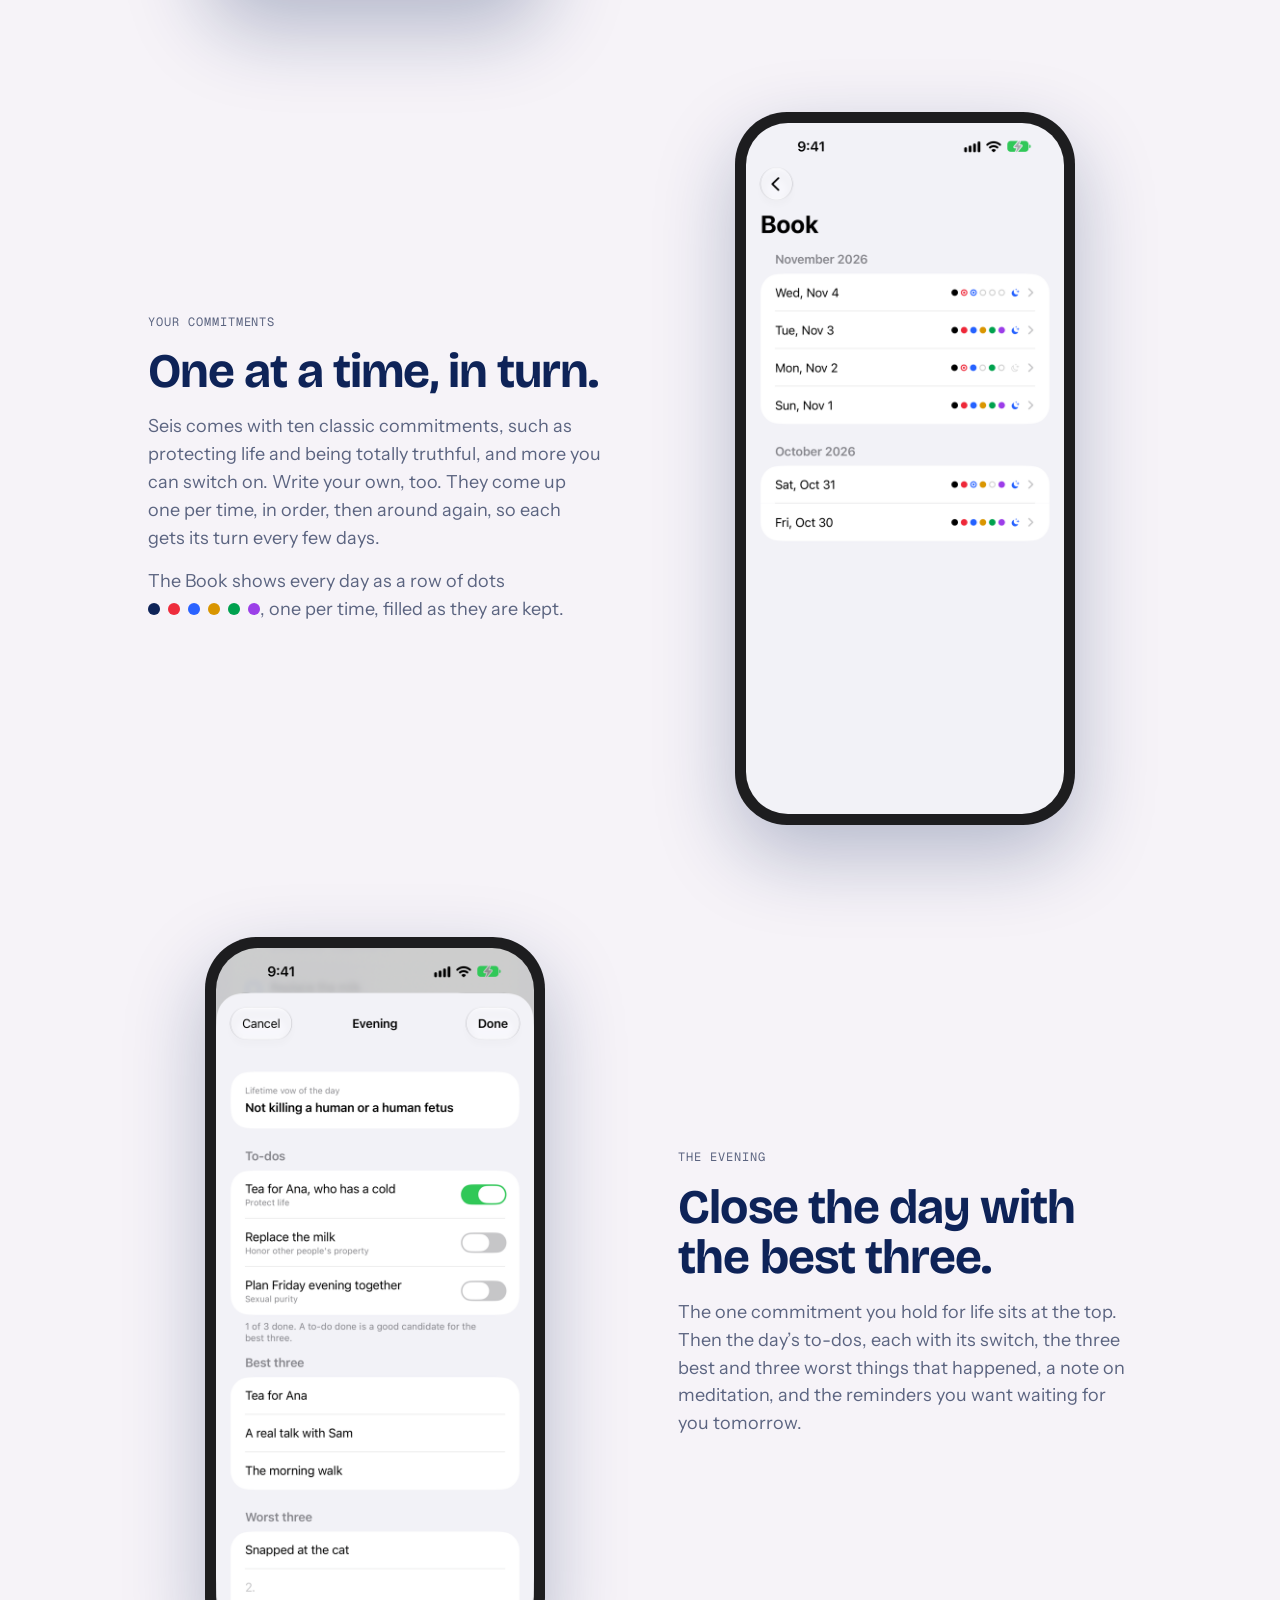
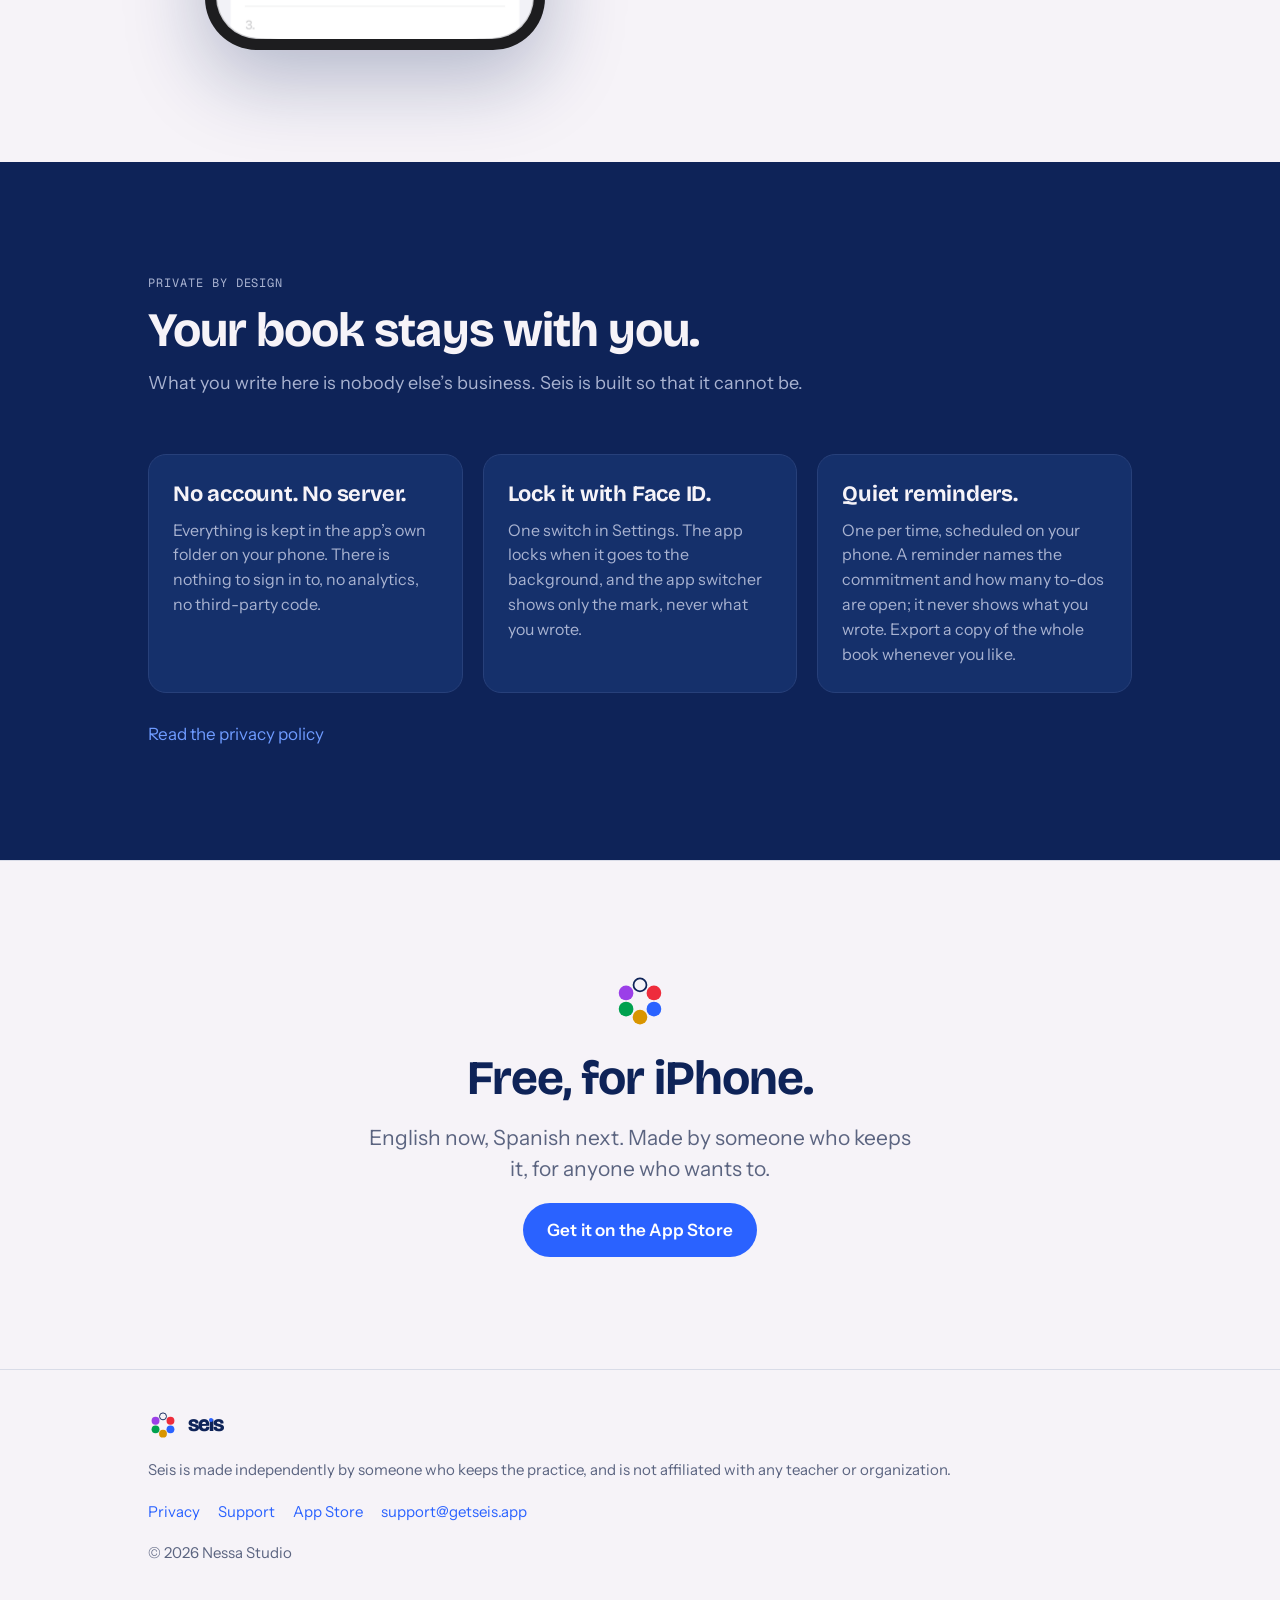
==== commit 33cf0c1a: "Copy: speak to people who do not know the practice Home page leads with "Keep your word to yourself"" ====
--- a/index.html
+++ b/index.html
@@ -9,10 +9,10 @@
 <link rel="preconnect" href="https://fonts.gstatic.com" crossorigin>
 <link rel="stylesheet" href="https://fonts.googleapis.com/css2?family=Bricolage+Grotesque:opsz,wght@12..96,500..800&family=Instrument+Sans:wght@400;500;600&family=Geist+Mono:wght@400;500&display=swap">
 <link rel="stylesheet" href="/assets/site.css">
-<title>Seis: Vow Book · Keep your vows six times a day</title>
-<meta name="description" content="Seis is a book you keep six times a day: a plus, a minus and one small to-do for the vow in front of you. For iPhone. No account, nothing uploaded.">
-<meta property="og:title" content="Seis: Vow Book · Keep your vows six times a day">
-<meta property="og:description" content="A book you keep six times a day. A plus, a minus, and one small to-do. A time is kept when its to-do is done.">
+<title>Seis: Vow Book · Keep your word to yourself</title>
+<meta name="description" content="Seis brings up one of your commitments a few times a day. You note what went well, what did not, and one small thing to do about it. For iPhone. No account, nothing uploaded.">
+<meta property="og:title" content="Seis: Vow Book · Keep your word to yourself">
+<meta property="og:description" content="A few times a day, one of your commitments comes up. You note what went well, what did not, and one small thing to do about it. Do it, and the day fills in.">
 <meta property="og:image" content="https://getseis.app/assets/icon-512.png">
 <meta property="og:url" content="https://getseis.app/">
 <meta name="theme-color" content="#0E2358">
@@ -28,15 +28,15 @@
     <div class="copy">
       <div class="ring"><svg viewBox="0 0 160 160" aria-hidden="true"><circle cx="80" cy="34" r="21" fill="#FFFFFF"/><circle cx="119.8" cy="57" r="21" fill="#EE2C3C"/><circle cx="119.8" cy="103" r="21" fill="#2A62FF"/><circle cx="80" cy="126" r="21" fill="#D99500"/><circle cx="40.2" cy="103" r="21" fill="#00A14F"/><circle cx="40.2" cy="57" r="21" fill="#9B3FE8"/></svg></div>
       <span class="eyebrow">For iPhone · Free · Nothing uploaded</span>
-      <h1>Six times a day, one vow.</h1>
-      <p class="lede">Seis is a book you keep six times a day. At each time you stop for a minute with one vow: a plus, a minus, and one small to-do. A time is kept when its to-do is done.</p>
+      <h1>Keep your word to yourself.</h1>
+      <p class="lede">Seis is for the commitments you have made about how you want to live. A few times a day, at times you choose, it brings one of them up. You note one moment you lived up to it, one you did not, and one small thing you will do about it. Do that thing, and the day fills in.</p>
       <div class="cta">
         <a class="btn" href="https://apps.apple.com/app/id6830645825"><svg viewBox="0 0 24 24" fill="currentColor" aria-hidden="true"><path d="M12 2a10 10 0 1 0 0 20 10 10 0 0 0 0-20Zm-1 5h2v6.6l2.3-2.3 1.4 1.4L12 17.4 7.3 12.7l1.4-1.4L11 13.6V7Z"/></svg>Get it on the App Store</a>
         <a class="quiet" href="#how">How it works ↓</a>
       </div>
     </div>
     <div class="shot">
-      <div class="phone"><img src="/assets/screens/1-today.png" width="660" height="1434" alt="The Today page in Seis: three to-dos waiting at the top, then the six times of the day with their vows"></div>
+      <div class="phone"><img src="/assets/screens/1-today.png" width="660" height="1434" alt="The Today page in Seis: three small to-dos waiting at the top, then the times of the day, each with one commitment"></div>
     </div>
   </div>
 </section>
@@ -44,14 +44,14 @@
 <section class="band" id="how">
   <div class="in">
     <div class="head">
-      <span class="eyebrow">The practice</span>
-      <h2>Six times, then the evening.</h2>
-      <p>The practice is the one practitioners have kept on paper for years. Seis keeps it on your phone, at your times, and remembers the one thing paper cannot: whether you did the to-do.</p>
+      <span class="eyebrow">How it works</span>
+      <h2>A minute, a few times a day.</h2>
+      <p>Choose the commitments you want to keep and the times of day you want to stop for them. Six a day is the rhythm the practice was built on; fewer is a fine place to start. At each time, one commitment comes up and you write three short lines.</p>
     </div>
     <div class="three">
-      <div class="card"><span class="n">+ −</span><h3>A plus and a minus</h3><p>One specific thing you did that kept the vow, and one that did not. Small and true beats grand and vague.</p></div>
-      <div class="card"><span class="n">○</span><h3>A to-do</h3><p>Something good for that vow, five minutes or less, within two days. Three ideas come with every vow, so “small” has examples.</p></div>
-      <div class="card"><span class="n">☾</span><h3>The evening</h3><p>The best three and worst three things of the whole day, a note on meditation, and the reminders you carry into tomorrow.</p></div>
+      <div class="card"><span class="n">+ −</span><h3>What went well, what did not</h3><p>One specific moment today when you lived up to the commitment, and one when you fell short. Small and true beats grand and vague.</p></div>
+      <div class="card"><span class="n">○</span><h3>One small thing to do</h3><p>Something you will actually do about it: five minutes or less, within the next two days. Ideas come with every commitment, so you never start from a blank line.</p></div>
+      <div class="card"><span class="n">☾</span><h3>An evening look back</h3><p>The three best and three worst things of the whole day, a note on meditation, and anything you want to carry into tomorrow.</p></div>
     </div>
   </div>
 </section>
@@ -61,39 +61,39 @@
     <div class="feature">
       <div class="copy">
         <span class="eyebrow">Kept, not just written</span>
-        <h2>A time is kept when its to-do is done.</h2>
-        <p>A time has three states: empty, written, kept. Open to-dos wait at the top of Today, from today and the two days before. Tap the ring when one is done. Swipe to let one go. Nothing piles up.</p>
+        <h2>Writing it down is half. Doing it is the rest.</h2>
+        <p>Every time has three states: empty, written, kept. It is kept once the small thing you promised is done. Open to-dos wait at the top of Today for a couple of days. Tap the ring when one is done. Swipe to let one go. Nothing piles up.</p>
       </div>
-      <div class="phone"><img src="/assets/screens/2-todo.png" width="660" height="1434" alt="Writing a time: the plus field, the minus field, and the to-do field with three suggested to-dos for the vow" loading="lazy"></div>
+      <div class="phone"><img src="/assets/screens/2-todo.png" width="660" height="1434" alt="Writing a time: what went well, what did not, and the small thing to do, with three ideas suggested for the commitment" loading="lazy"></div>
     </div>
 
     <div class="feature flip">
       <div class="copy">
         <span class="eyebrow">Late start</span>
         <h2>Up late? Start from now.</h2>
-        <p>Slept through the morning? Today offers to begin the six from now, your usual spacing apart, with the last one by 11:00 PM. One tap, and the day is yours again.</p>
+        <p>Slept through the morning? Today offers to begin your times from now, your usual spacing apart, with the last one before bed. One tap, and the day is yours again.</p>
         <p>A Shortcuts action, “Start Today’s Book Now”, can do it the moment your alarm is dismissed.</p>
       </div>
-      <div class="phone"><img src="/assets/screens/3-kept.png" width="660" height="1434" alt="Today after a late start: the card says Started at 12:30 PM and the six times run from 12:30 PM to 11:00 PM" loading="lazy"></div>
+      <div class="phone"><img src="/assets/screens/3-kept.png" width="660" height="1434" alt="Today after a late start: the card says Started at 12:30 PM and the times run from 12:30 PM to 11:00 PM" loading="lazy"></div>
     </div>
 
     <div class="feature">
       <div class="copy">
-        <span class="eyebrow">The vows</span>
-        <h2>Six vows a day, in order, then around again.</h2>
-        <p>The ten virtues and the twelve refuge commitments are in from the start. Add the Bodhisattva vows when you are ready, or write vows of your own.</p>
-        <p>The Book shows every day as six dots <span class="dots" aria-hidden="true"><i style="background:#0E2358"></i><i style="background:#EE2C3C"></i><i style="background:#2A62FF"></i><i style="background:#D99500"></i><i style="background:#00A14F"></i><i style="background:#9B3FE8"></i></span> filled as the times are kept.</p>
+        <span class="eyebrow">Your commitments</span>
+        <h2>One at a time, in turn.</h2>
+        <p>Seis comes with ten classic commitments, such as protecting life and being totally truthful, and more you can switch on. Write your own, too. They come up one per time, in order, then around again, so each gets its turn every few days.</p>
+        <p>The Book shows every day as a row of dots <span class="dots" aria-hidden="true"><i style="background:#0E2358"></i><i style="background:#EE2C3C"></i><i style="background:#2A62FF"></i><i style="background:#D99500"></i><i style="background:#00A14F"></i><i style="background:#9B3FE8"></i></span>, one per time, filled as they are kept.</p>
       </div>
-      <div class="phone"><img src="/assets/screens/5-book.png" width="660" height="1434" alt="The Book: a list of days, each with six coloured dots and a moon for the evening page" loading="lazy"></div>
+      <div class="phone"><img src="/assets/screens/5-book.png" width="660" height="1434" alt="The Book: a list of days, each with a row of coloured dots and a moon for the evening page" loading="lazy"></div>
     </div>
 
     <div class="feature flip">
       <div class="copy">
         <span class="eyebrow">The evening</span>
         <h2>Close the day with the best three.</h2>
-        <p>The lifetime vow of the day at the top. The day’s to-dos, each with its switch. Then the best three, the worst three, a note on meditation, and the special reminders that carry over to tomorrow.</p>
+        <p>The one commitment you hold for life sits at the top. Then the day’s to-dos, each with its switch, the three best and three worst things that happened, a note on meditation, and the reminders you want waiting for you tomorrow.</p>
       </div>
-      <div class="phone"><img src="/assets/screens/4-evening.png" width="660" height="1434" alt="The Evening page: the lifetime vow of the day, the day's to-dos, and the best three" loading="lazy"></div>
+      <div class="phone"><img src="/assets/screens/4-evening.png" width="660" height="1434" alt="The Evening page: the lifelong commitment at the top, the day's to-dos, and the best three" loading="lazy"></div>
     </div>
   </div>
 </section>
@@ -103,12 +103,12 @@
     <div class="head">
       <span class="eyebrow">Private by design</span>
       <h2>Your book stays with you.</h2>
-      <p>A book of confessions is nobody else’s business. Seis is built so that it cannot be.</p>
+      <p>What you write here is nobody else’s business. Seis is built so that it cannot be.</p>
     </div>
     <div class="three">
       <div class="card"><h3>No account. No server.</h3><p>Everything is kept in the app’s own folder on your phone. There is nothing to sign in to, no analytics, no third-party code.</p></div>
       <div class="card"><h3>Lock it with Face ID.</h3><p>One switch in Settings. The app locks when it goes to the background, and the app switcher shows only the mark, never what you wrote.</p></div>
-      <div class="card"><h3>Quiet reminders.</h3><p>Six a day, one per time, scheduled on your phone. A reminder names the vow and how many to-dos are open; it never shows what you wrote. Export a copy of the whole book whenever you like.</p></div>
+      <div class="card"><h3>Quiet reminders.</h3><p>One per time, scheduled on your phone. A reminder names the commitment and how many to-dos are open; it never shows what you wrote. Export a copy of the whole book whenever you like.</p></div>
     </div>
     <p style="margin-top:28px"><a href="/privacy.html">Read the privacy policy</a></p>
   </div>
@@ -118,14 +118,14 @@
   <div class="in" style="text-align:center; display:grid; gap:18px; justify-items:center">
     <div class="ring" style="width:56px"><svg viewBox="0 0 160 160" aria-hidden="true"><circle cx="80" cy="34" r="18.5" fill="none" stroke="#0E2358" stroke-width="5"/><circle cx="119.8" cy="57" r="21" fill="#EE2C3C"/><circle cx="119.8" cy="103" r="21" fill="#2A62FF"/><circle cx="80" cy="126" r="21" fill="#D99500"/><circle cx="40.2" cy="103" r="21" fill="#00A14F"/><circle cx="40.2" cy="57" r="21" fill="#9B3FE8"/></svg></div>
     <h2>Free, for iPhone.</h2>
-    <p class="lede" style="max-width:40ch">English now, Spanish next. Made by a practitioner, for practitioners.</p>
+    <p class="lede" style="max-width:40ch">English now, Spanish next. Made by someone who keeps it, for anyone who wants to.</p>
     <a class="btn" href="https://apps.apple.com/app/id6830645825">Get it on the App Store</a>
   </div>
 </section>
 
 <footer><div class="in">
   <a class="lockup" href="/"><svg viewBox="0 0 160 160" aria-hidden="true"><circle cx="80" cy="34" r="18.5" fill="none" stroke="#0E2358" stroke-width="5"/><circle cx="119.8" cy="57" r="21" fill="#EE2C3C"/><circle cx="119.8" cy="103" r="21" fill="#2A62FF"/><circle cx="80" cy="126" r="21" fill="#D99500"/><circle cx="40.2" cy="103" r="21" fill="#00A14F"/><circle cx="40.2" cy="57" r="21" fill="#9B3FE8"/></svg><span class="wm">se<span class="i">ı</span>s</span></a>
-  <p>Seis is made by a practitioner, for practitioners, and is not affiliated with any teacher or organization.</p>
+  <p>Seis is made independently by someone who keeps the practice, and is not affiliated with any teacher or organization.</p>
   <nav><a href="/privacy.html">Privacy</a><a href="/support.html">Support</a><a href="https://apps.apple.com/app/id6830645825">App Store</a><a href="mailto:support@getseis.app">support@getseis.app</a></nav>
   <p>© 2026 Nessa Studio</p>
 </div></footer>
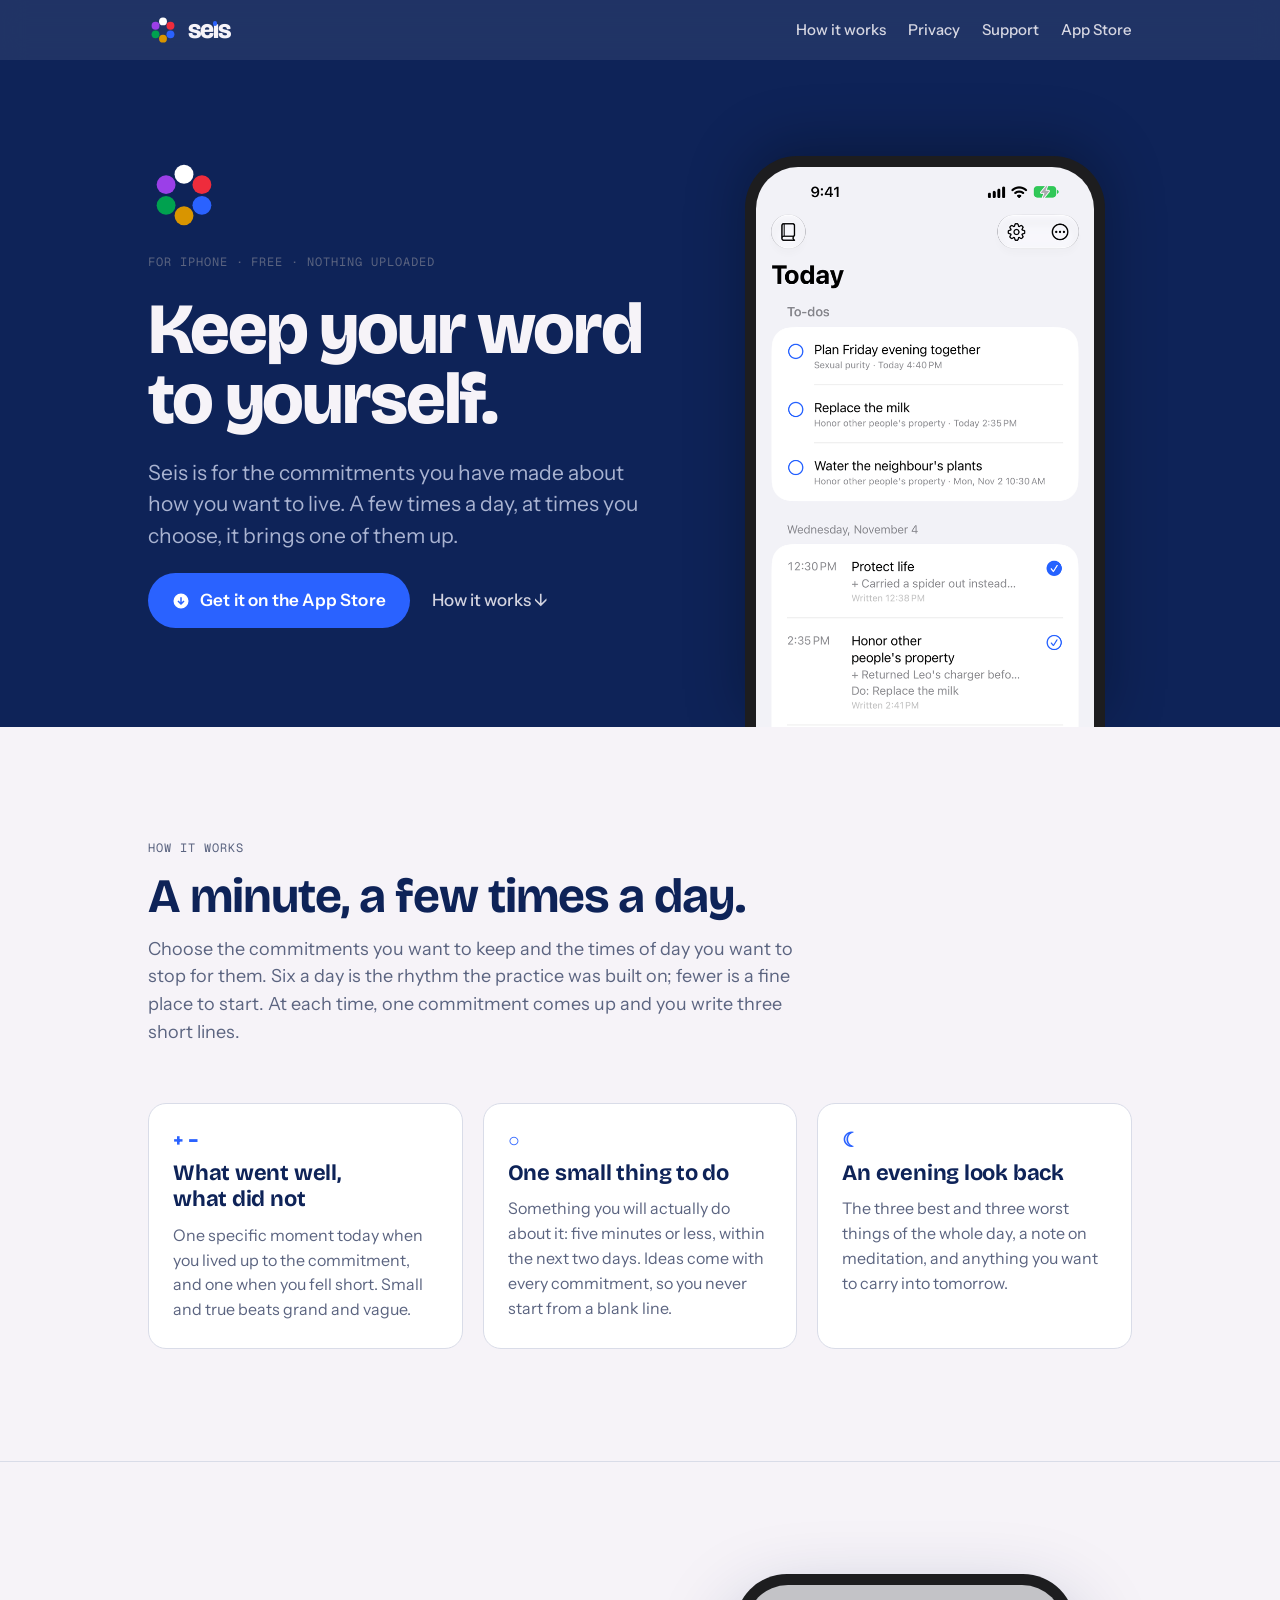
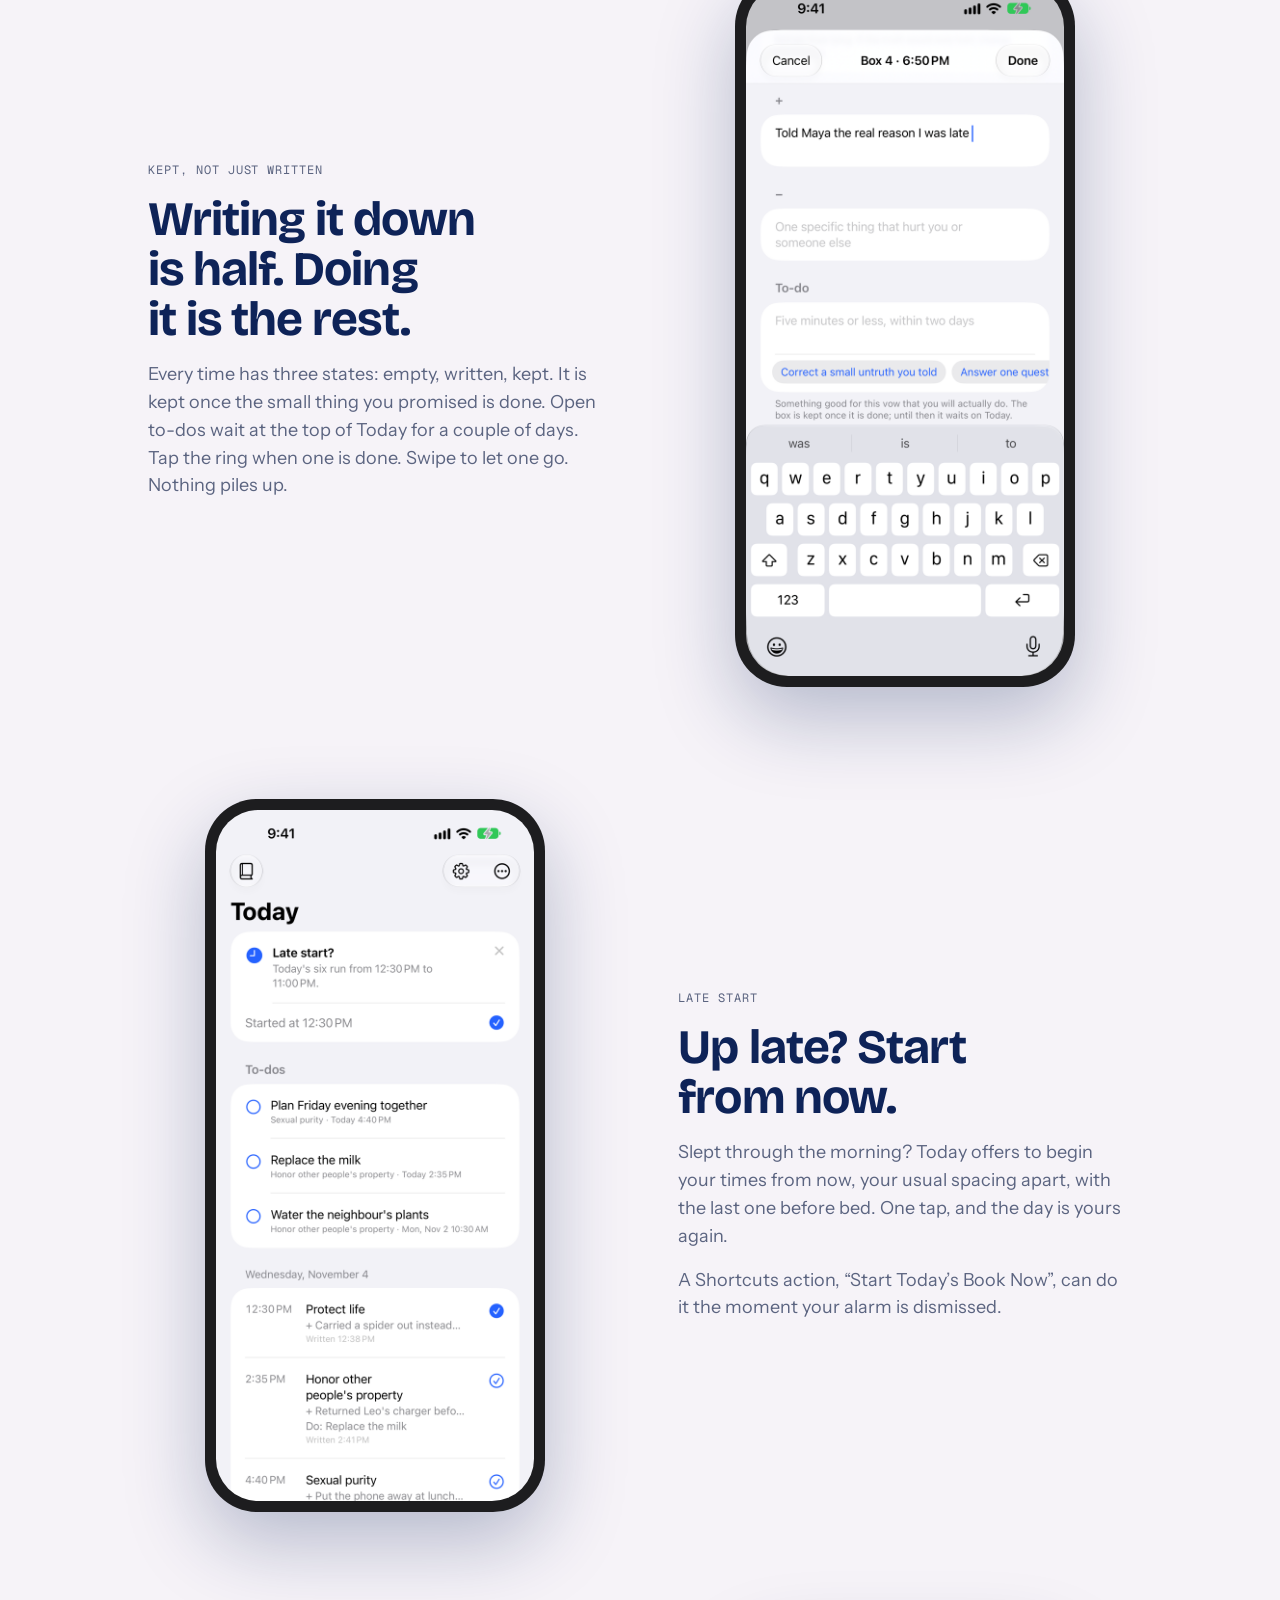
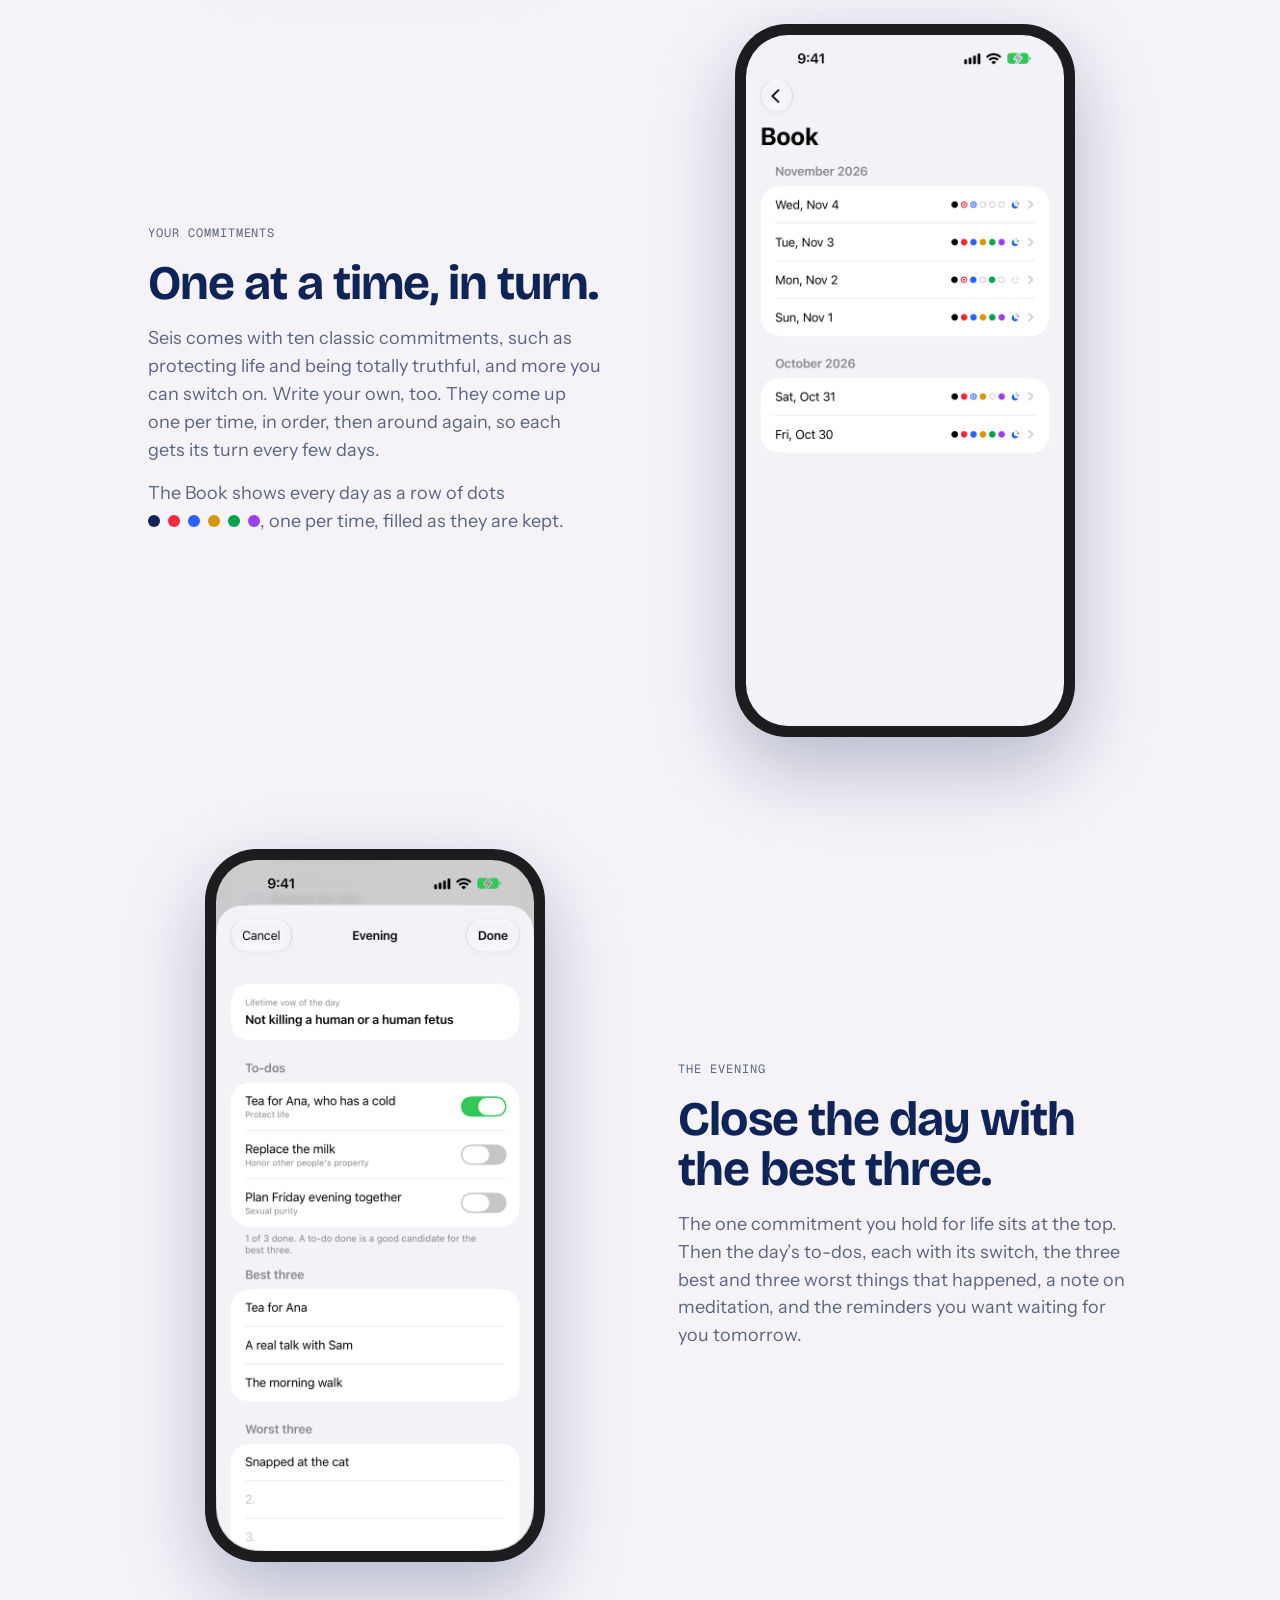
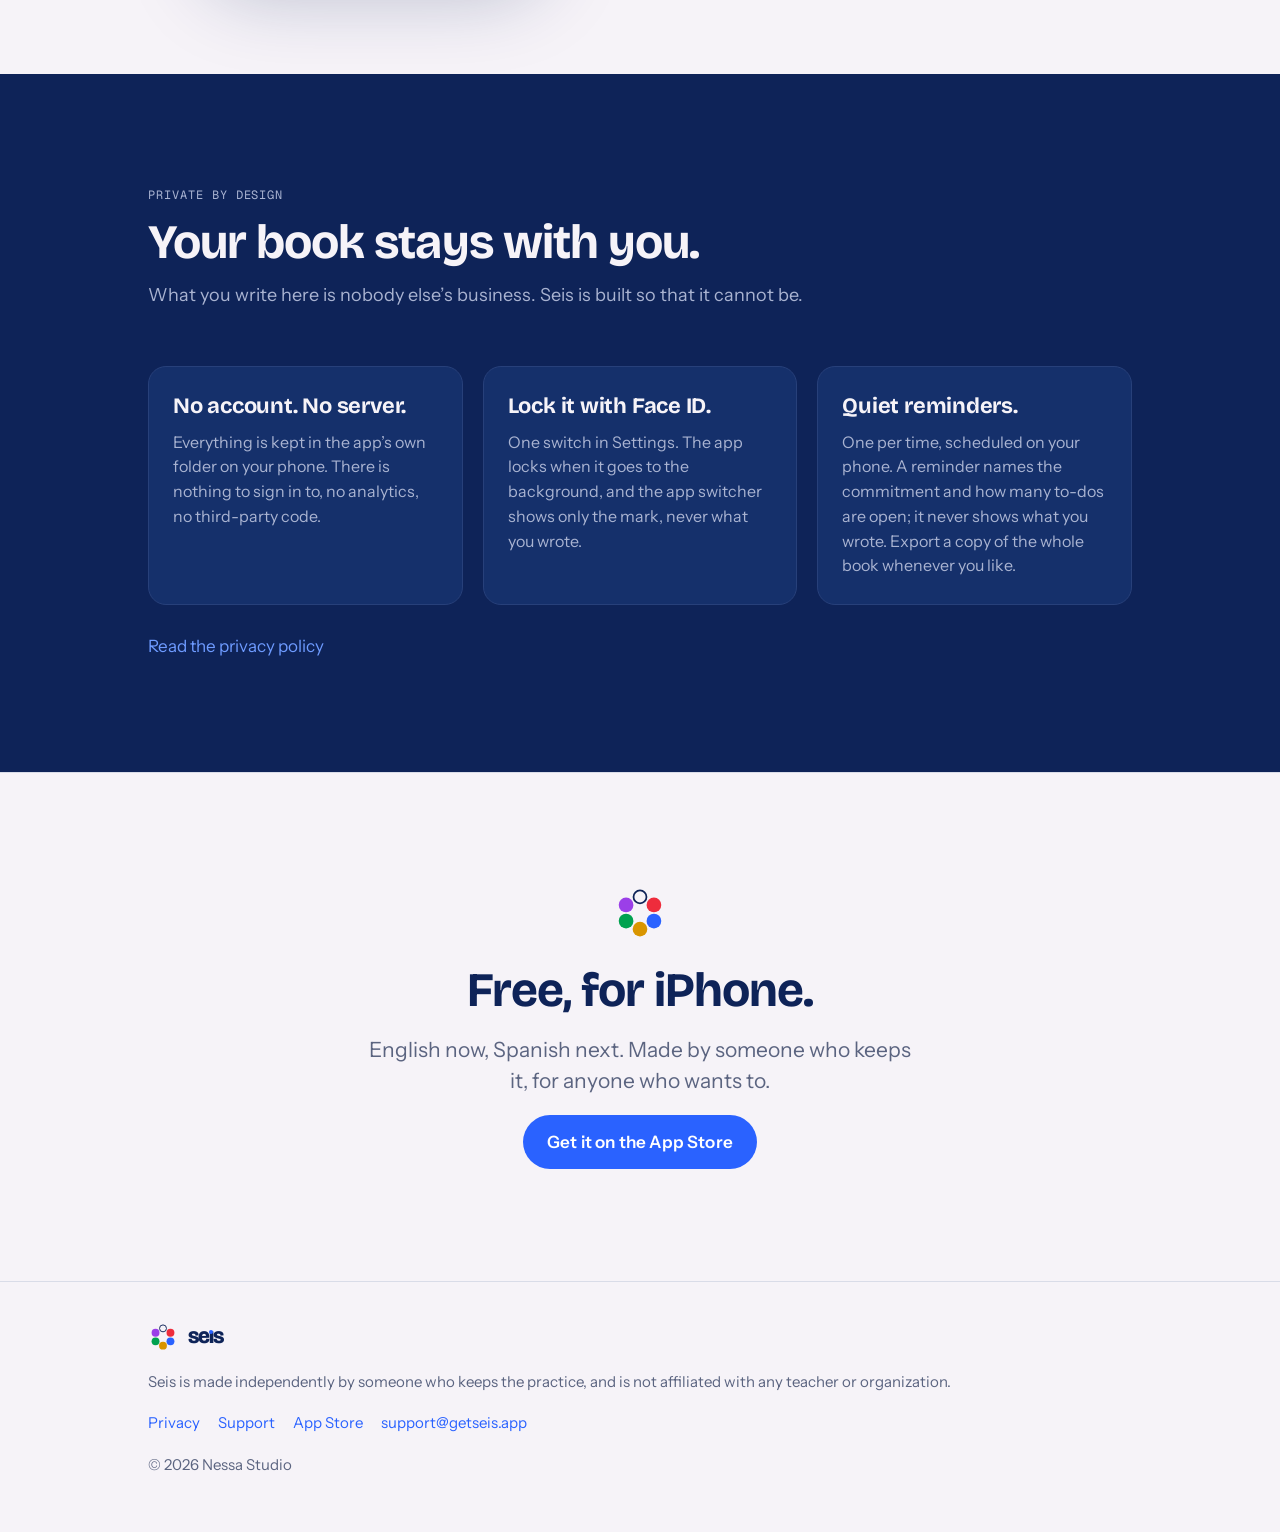
==== commit f1d7a687: "Home: shorter lede Co-Authored-By: Claude Fable 5.1 <noreply@anthropic.com>" ====
--- a/index.html
+++ b/index.html
@@ -29,7 +29,7 @@
       <div class="ring"><svg viewBox="0 0 160 160" aria-hidden="true"><circle cx="80" cy="34" r="21" fill="#FFFFFF"/><circle cx="119.8" cy="57" r="21" fill="#EE2C3C"/><circle cx="119.8" cy="103" r="21" fill="#2A62FF"/><circle cx="80" cy="126" r="21" fill="#D99500"/><circle cx="40.2" cy="103" r="21" fill="#00A14F"/><circle cx="40.2" cy="57" r="21" fill="#9B3FE8"/></svg></div>
       <span class="eyebrow">For iPhone · Free · Nothing uploaded</span>
       <h1>Keep your word to yourself.</h1>
-      <p class="lede">Seis is for the commitments you have made about how you want to live. A few times a day, at times you choose, it brings one of them up. You note one moment you lived up to it, one you did not, and one small thing you will do about it. Do that thing, and the day fills in.</p>
+      <p class="lede">Seis is for the commitments you have made about how you want to live. A few times a day, at times you choose, it brings one of them up.</p>
       <div class="cta">
         <a class="btn" href="https://apps.apple.com/app/id6830645825"><svg viewBox="0 0 24 24" fill="currentColor" aria-hidden="true"><path d="M12 2a10 10 0 1 0 0 20 10 10 0 0 0 0-20Zm-1 5h2v6.6l2.3-2.3 1.4 1.4L12 17.4 7.3 12.7l1.4-1.4L11 13.6V7Z"/></svg>Get it on the App Store</a>
         <a class="quiet" href="#how">How it works ↓</a>
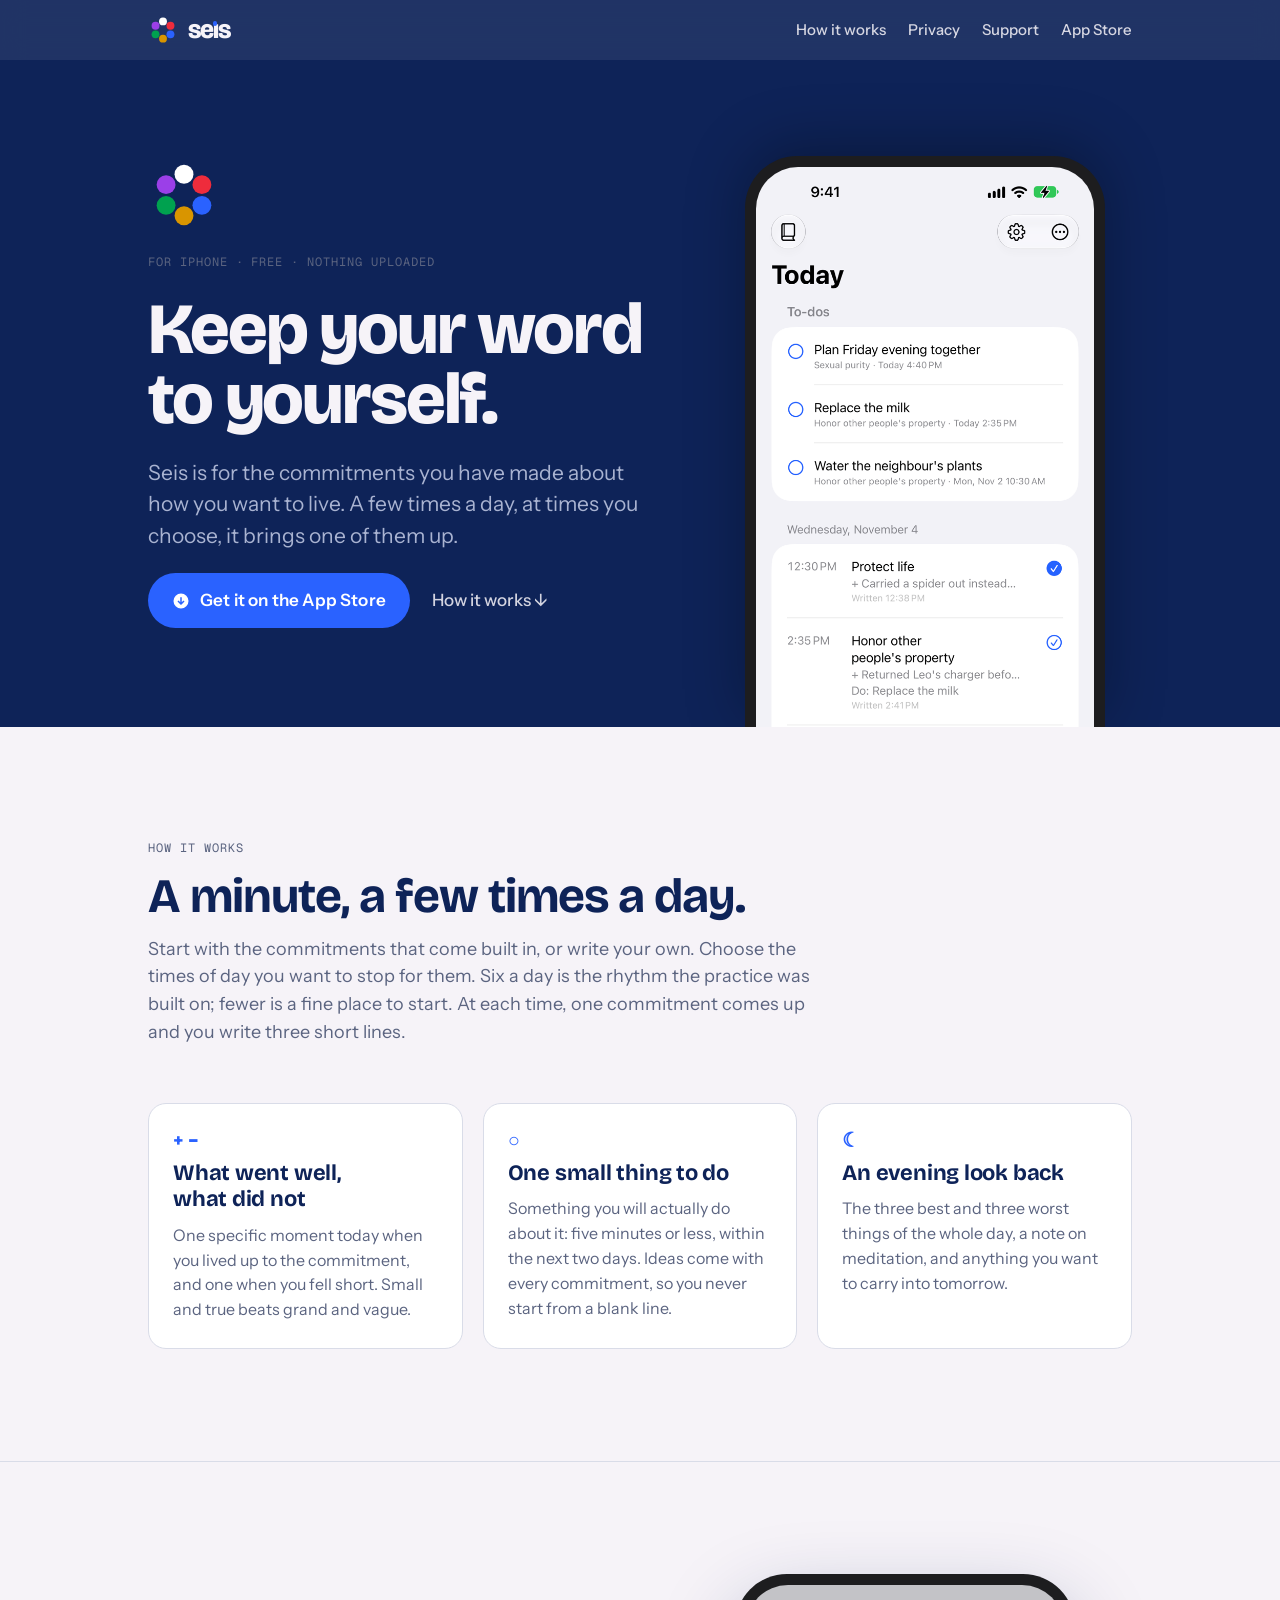
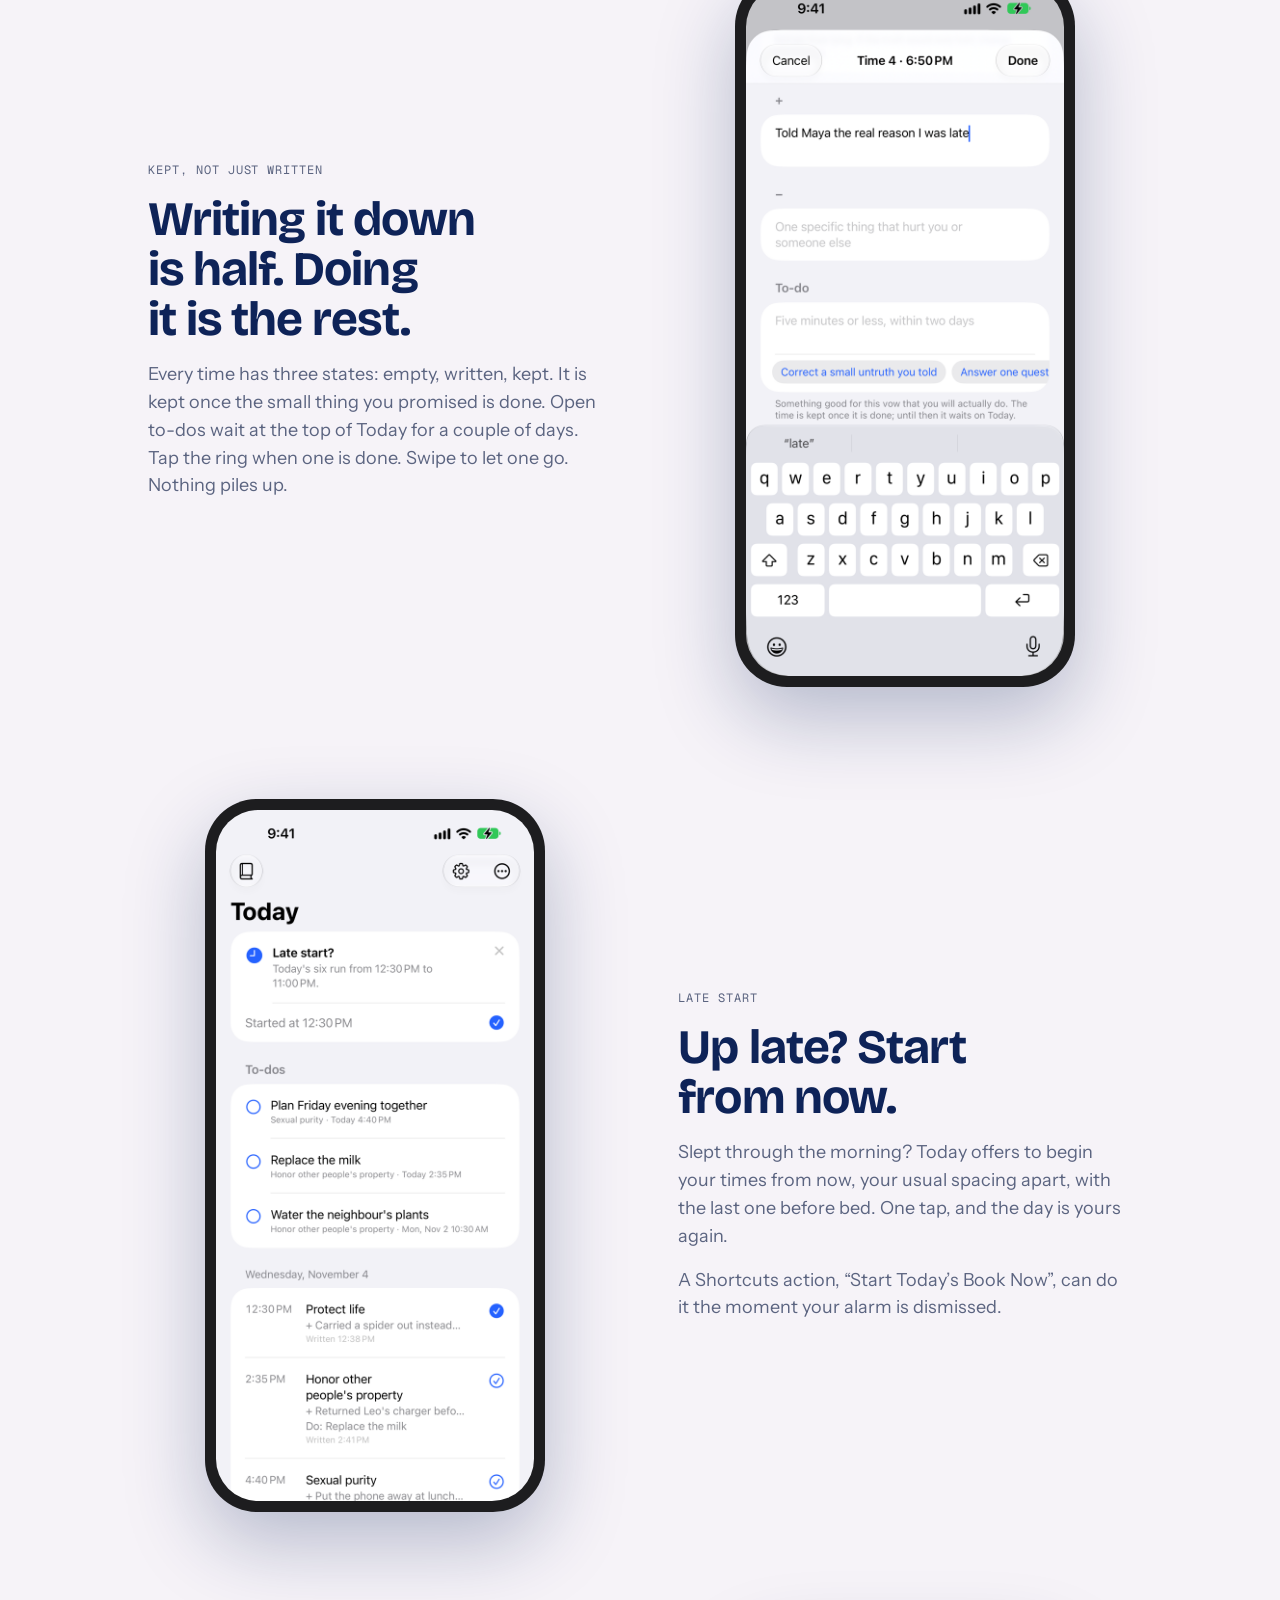
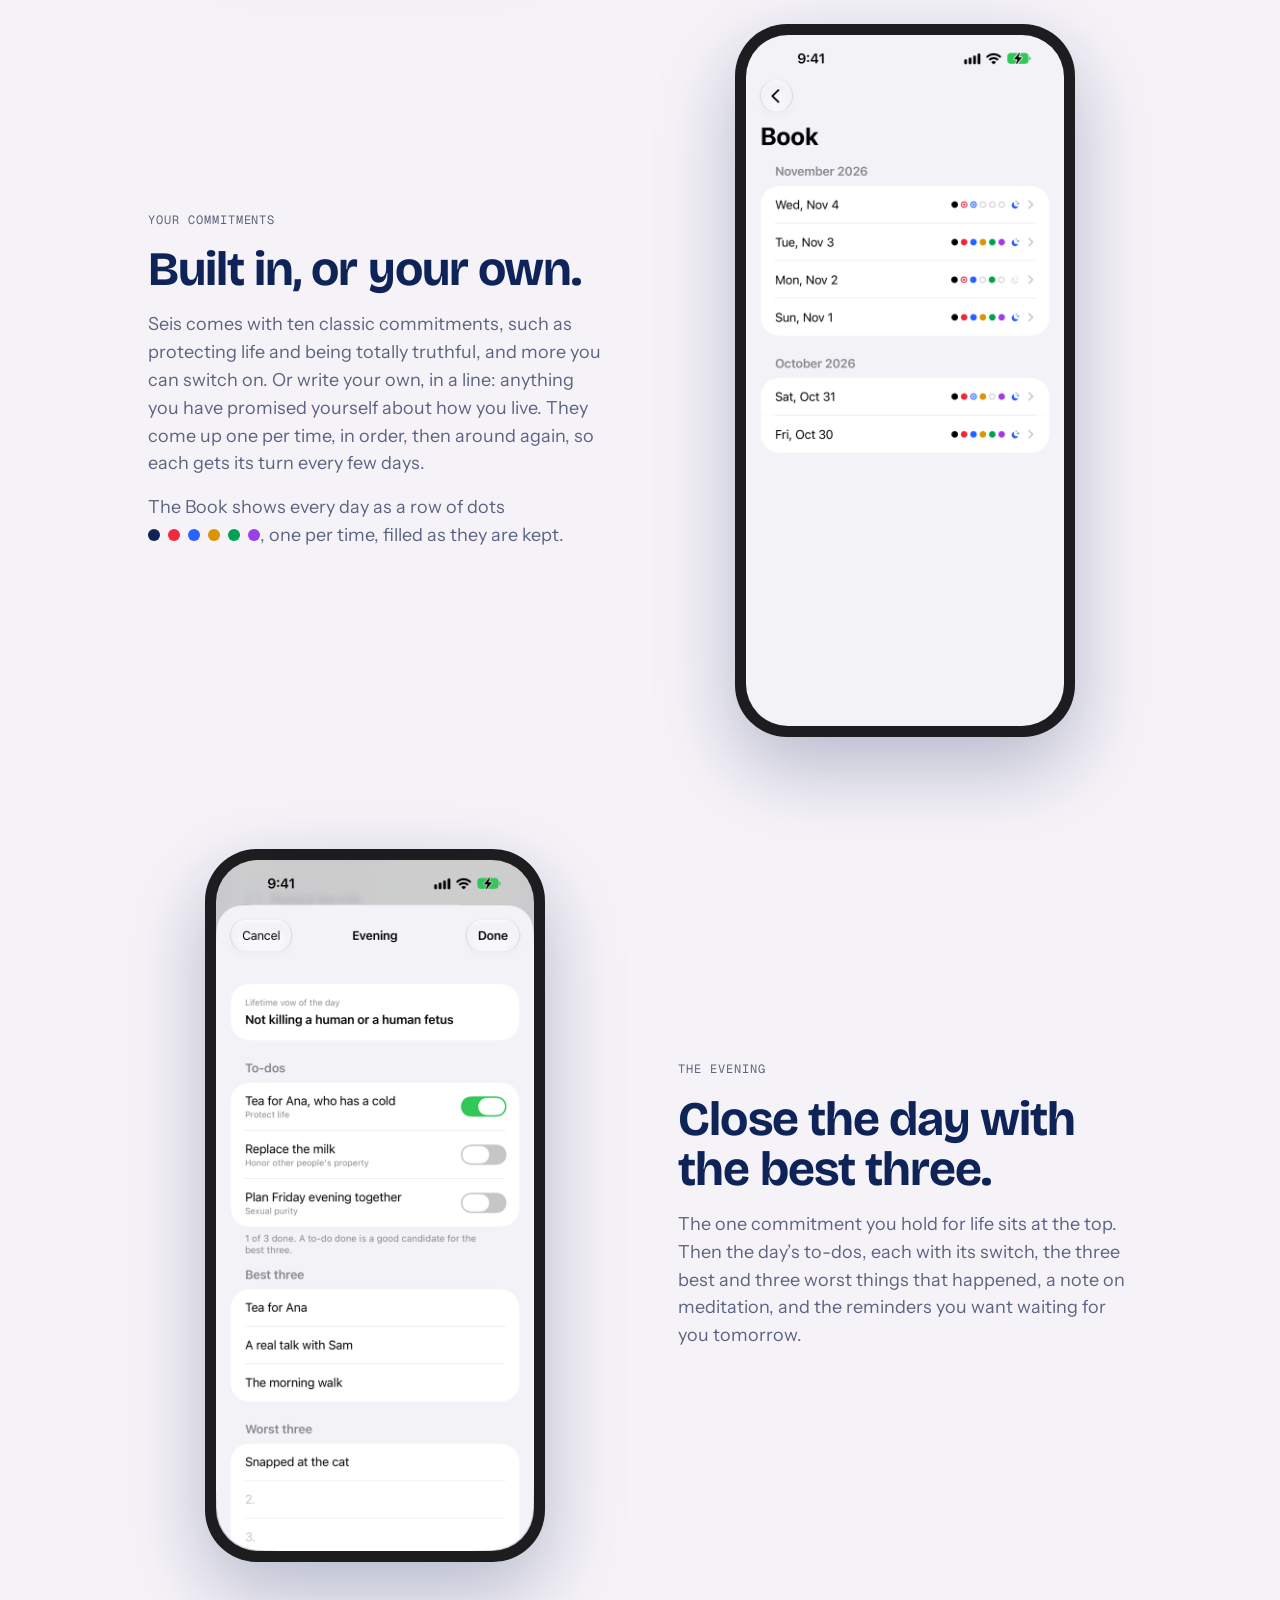
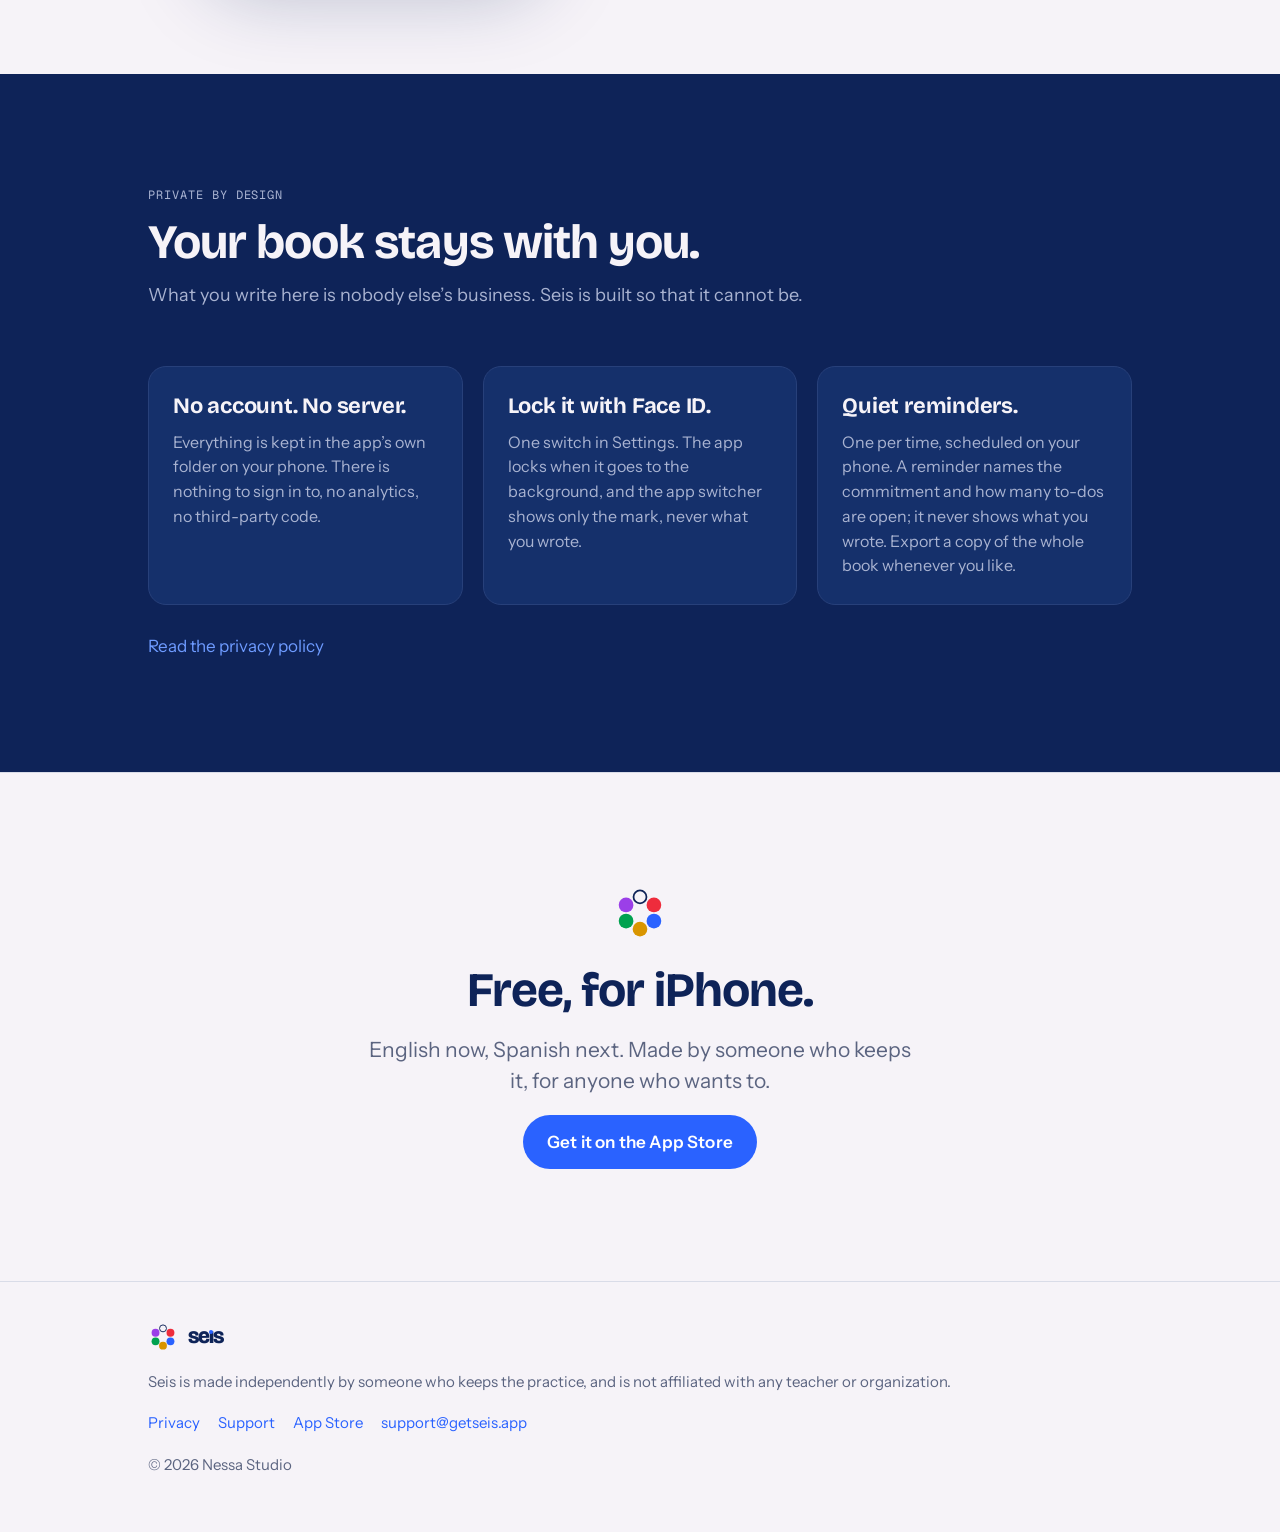
==== commit f75b14fe: "Home: built-in commitments, or your own Co-Authored-By: Claude Fable 5.1 <noreply@anthropic.com>" ====
--- a/index.html
+++ b/index.html
@@ -46,7 +46,7 @@
     <div class="head">
       <span class="eyebrow">How it works</span>
       <h2>A minute, a few times a day.</h2>
-      <p>Choose the commitments you want to keep and the times of day you want to stop for them. Six a day is the rhythm the practice was built on; fewer is a fine place to start. At each time, one commitment comes up and you write three short lines.</p>
+      <p>Start with the commitments that come built in, or write your own. Choose the times of day you want to stop for them. Six a day is the rhythm the practice was built on; fewer is a fine place to start. At each time, one commitment comes up and you write three short lines.</p>
     </div>
     <div class="three">
       <div class="card"><span class="n">+ −</span><h3>What went well, what did not</h3><p>One specific moment today when you lived up to the commitment, and one when you fell short. Small and true beats grand and vague.</p></div>
@@ -80,8 +80,8 @@
     <div class="feature">
       <div class="copy">
         <span class="eyebrow">Your commitments</span>
-        <h2>One at a time, in turn.</h2>
-        <p>Seis comes with ten classic commitments, such as protecting life and being totally truthful, and more you can switch on. Write your own, too. They come up one per time, in order, then around again, so each gets its turn every few days.</p>
+        <h2>Built in, or your own.</h2>
+        <p>Seis comes with ten classic commitments, such as protecting life and being totally truthful, and more you can switch on. Or write your own, in a line: anything you have promised yourself about how you live. They come up one per time, in order, then around again, so each gets its turn every few days.</p>
         <p>The Book shows every day as a row of dots <span class="dots" aria-hidden="true"><i style="background:#0E2358"></i><i style="background:#EE2C3C"></i><i style="background:#2A62FF"></i><i style="background:#D99500"></i><i style="background:#00A14F"></i><i style="background:#9B3FE8"></i></span>, one per time, filled as they are kept.</p>
       </div>
       <div class="phone"><img src="/assets/screens/5-book.png" width="660" height="1434" alt="The Book: a list of days, each with a row of coloured dots and a moon for the evening page" loading="lazy"></div>
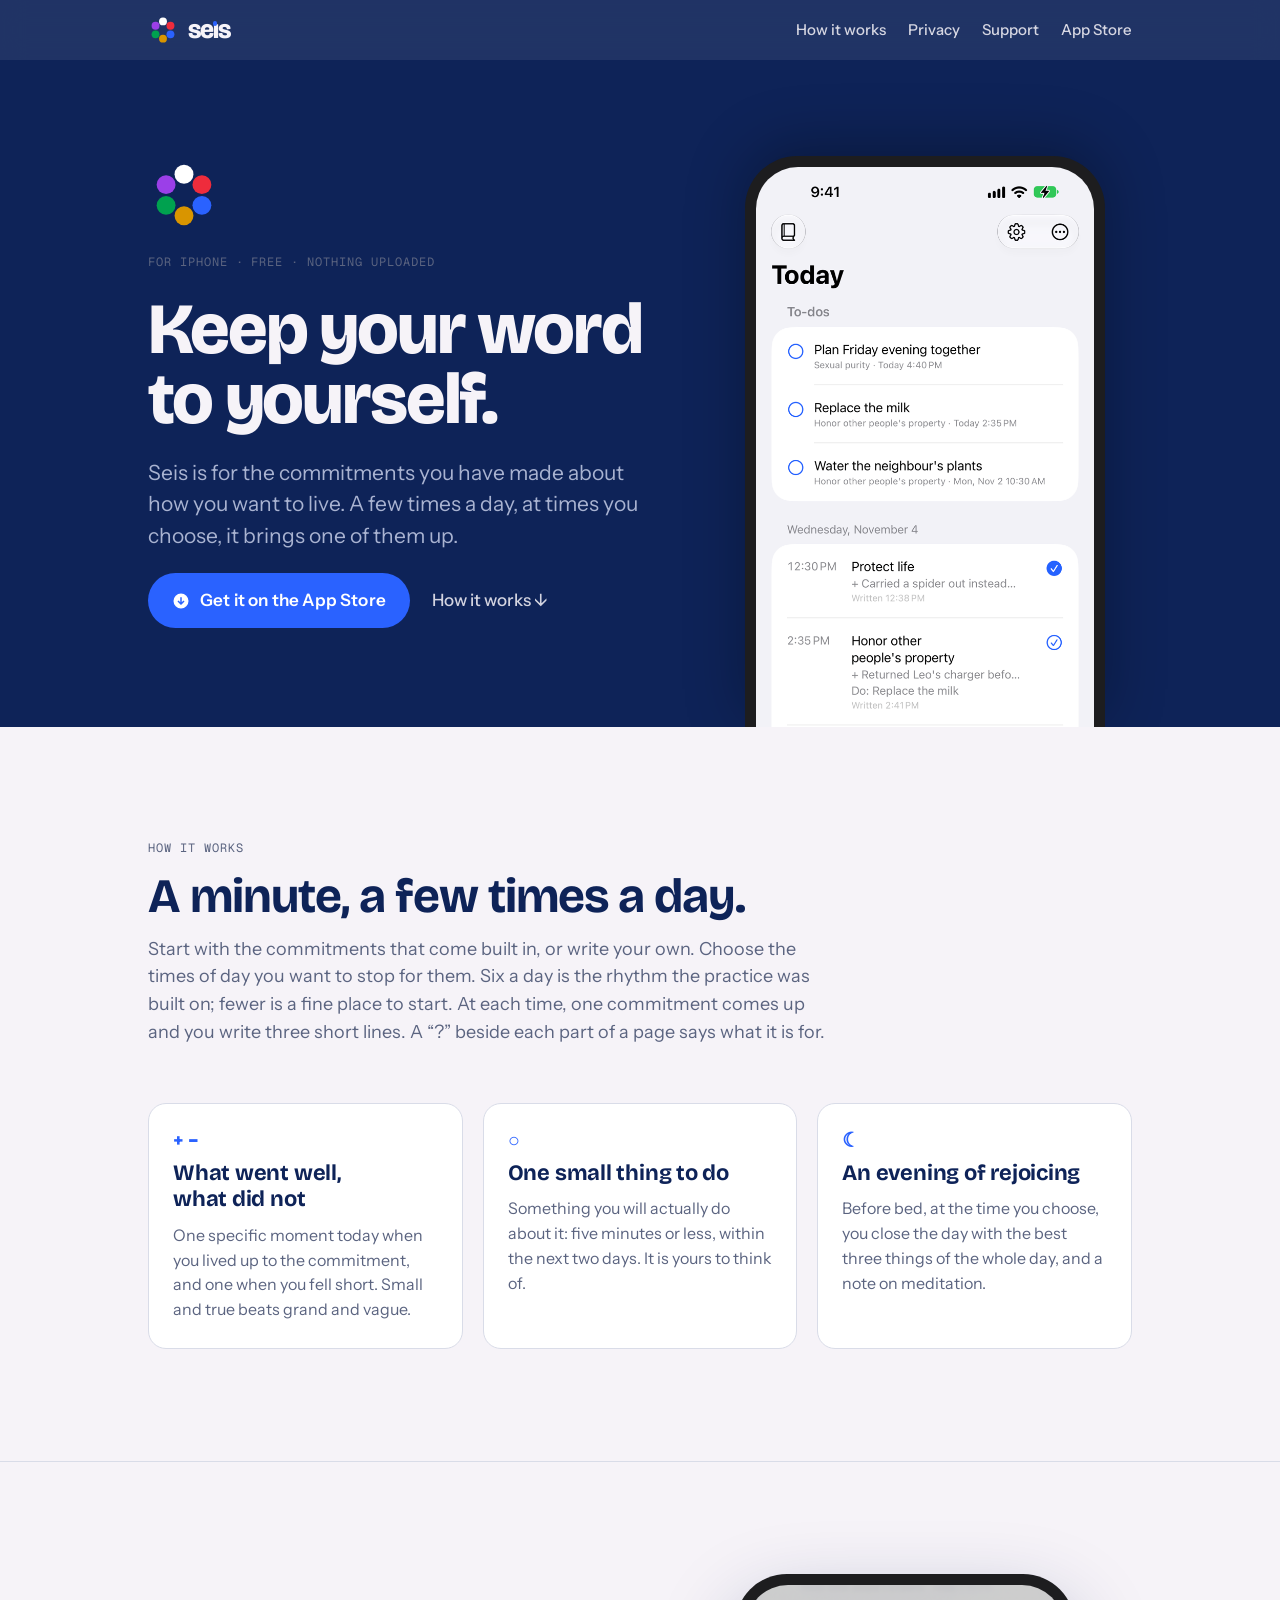
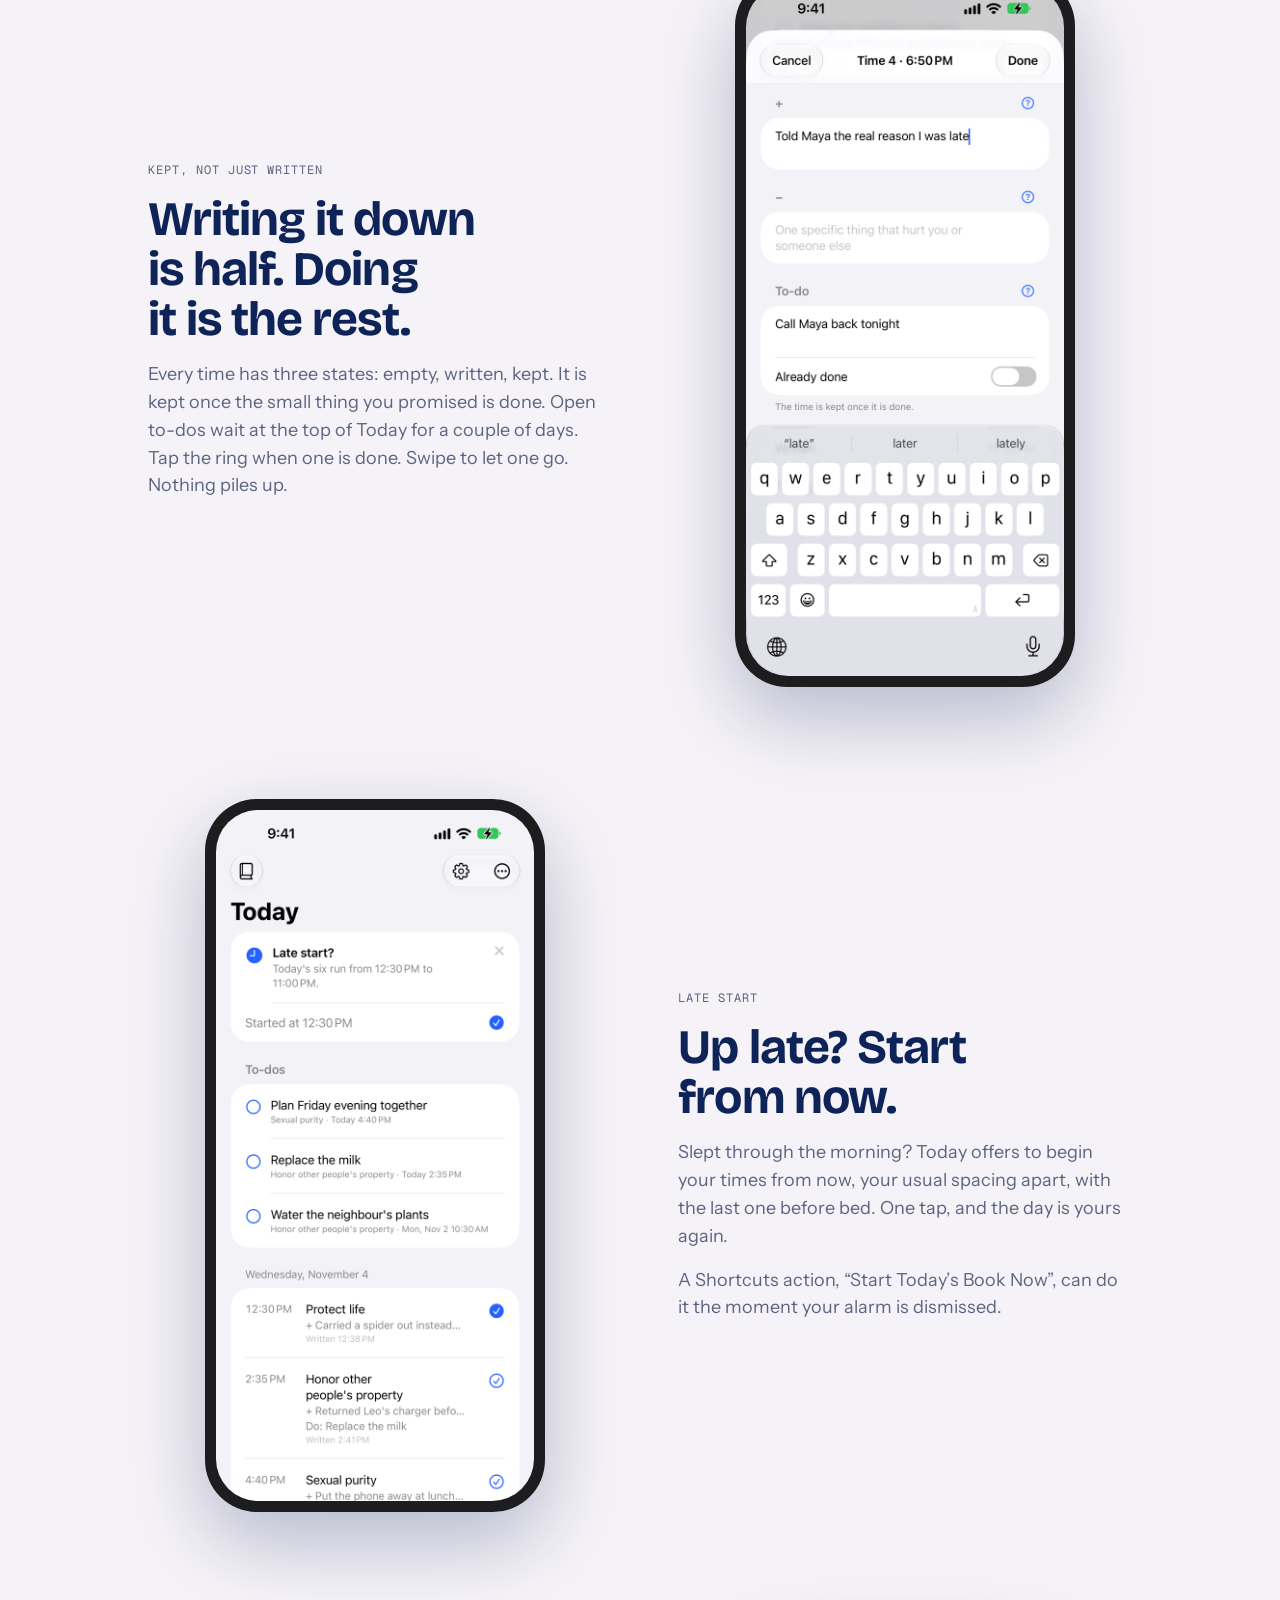
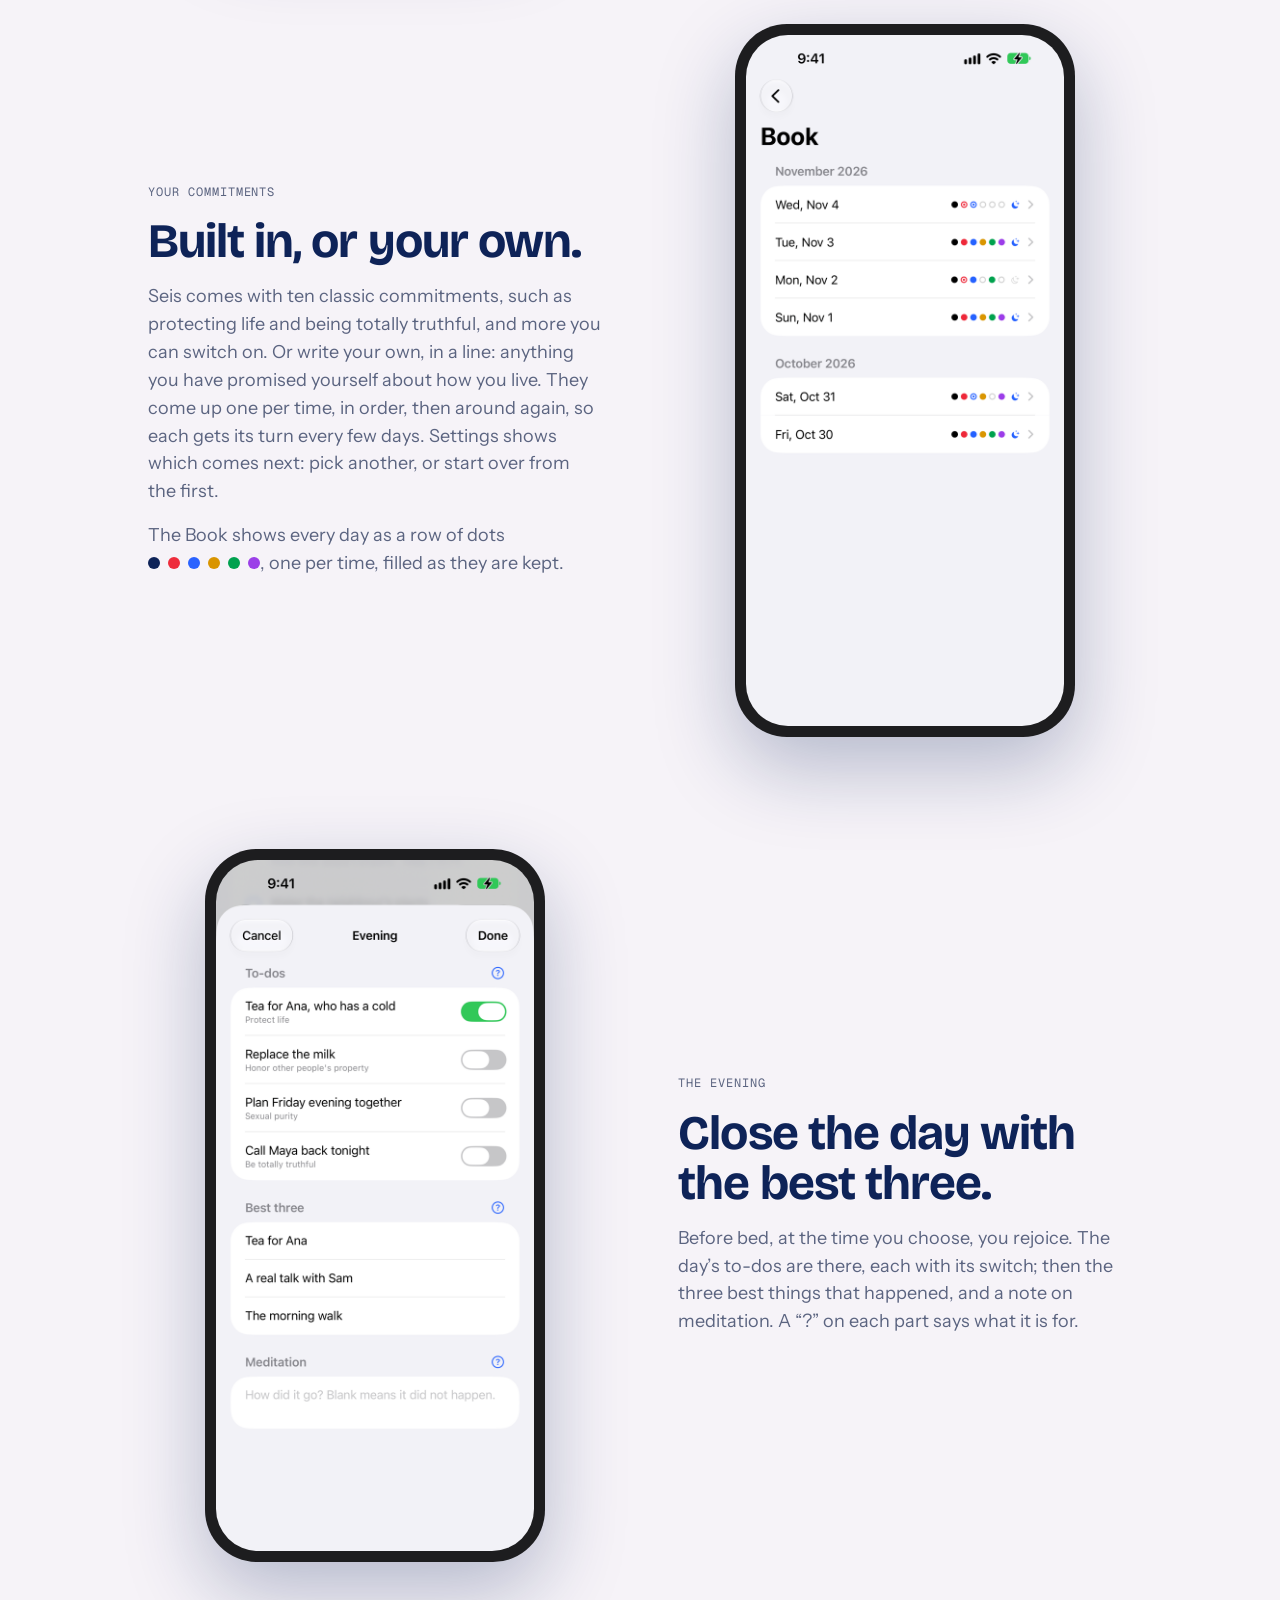
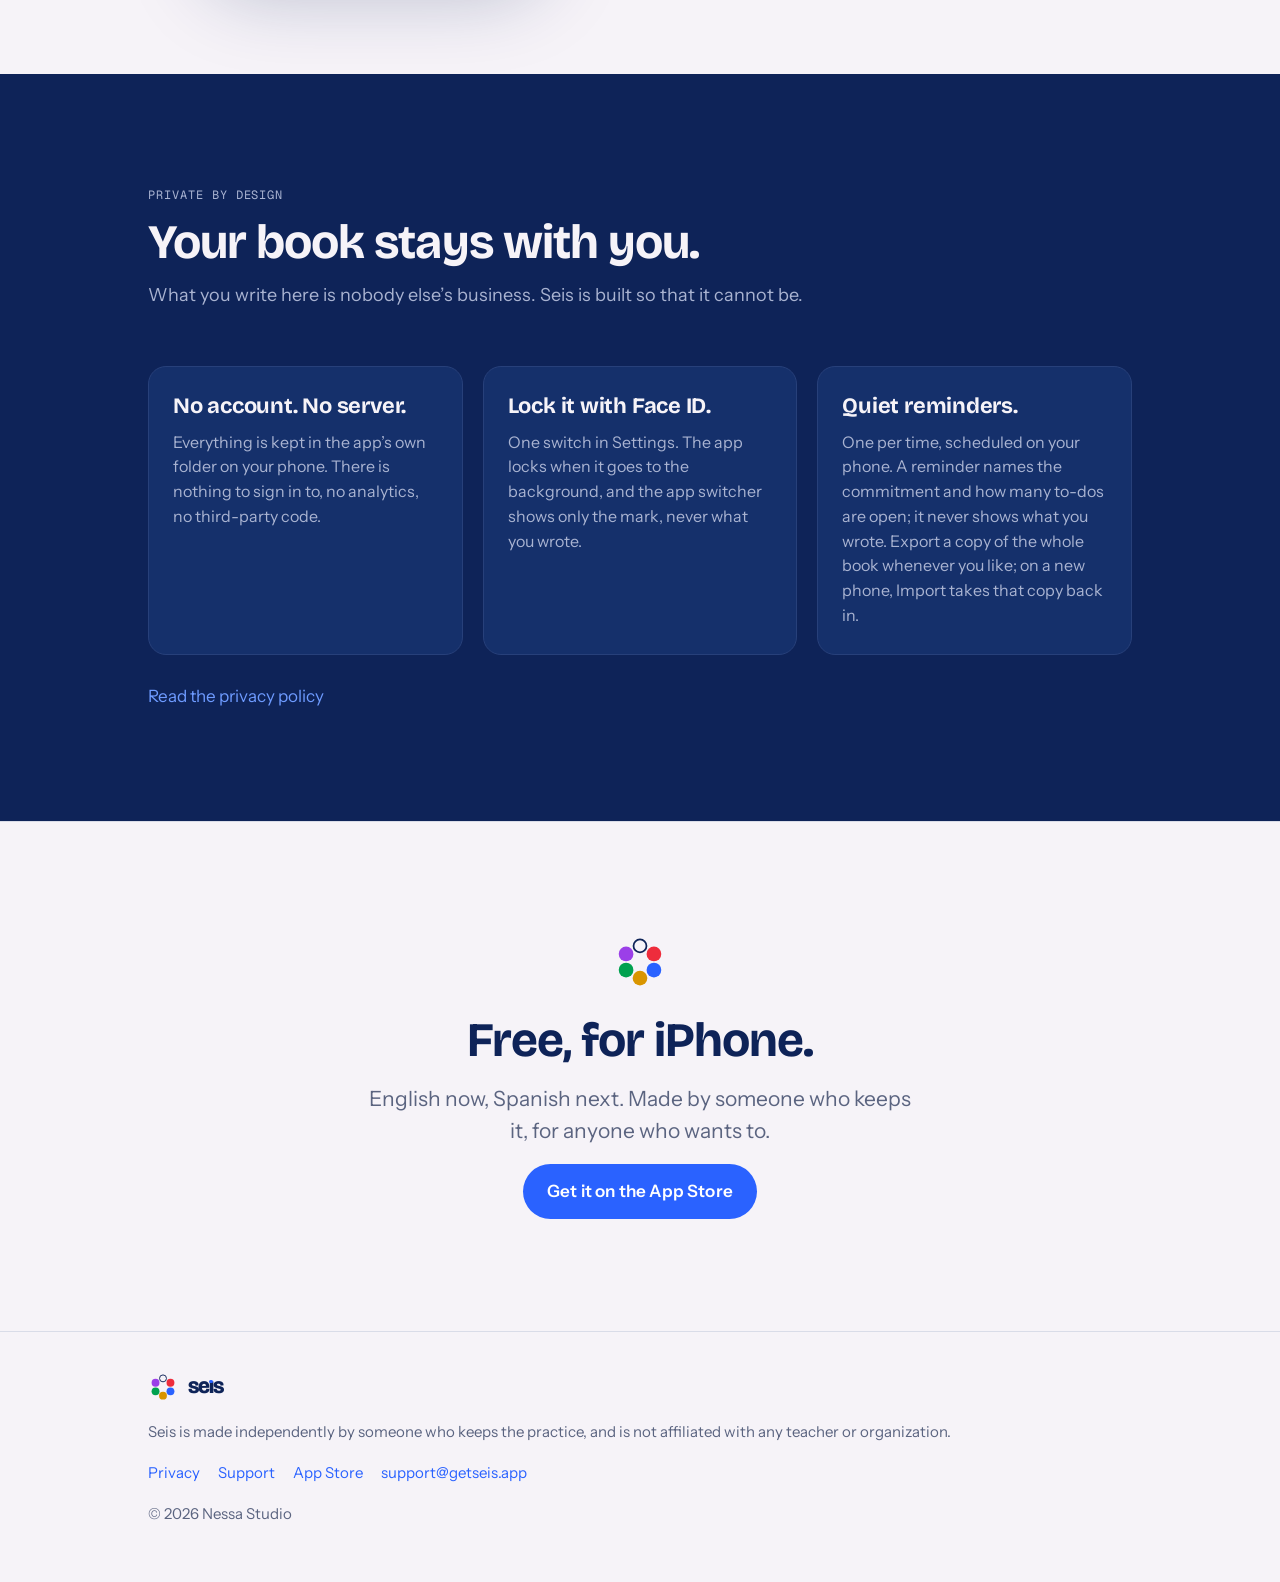
==== commit ba5f3bbe: "Seis 1.2: the evening of rejoicing, Import, the next vow The evening is the day's to-dos, the best t" ====
--- a/index.html
+++ b/index.html
@@ -46,12 +46,12 @@
     <div class="head">
       <span class="eyebrow">How it works</span>
       <h2>A minute, a few times a day.</h2>
-      <p>Start with the commitments that come built in, or write your own. Choose the times of day you want to stop for them. Six a day is the rhythm the practice was built on; fewer is a fine place to start. At each time, one commitment comes up and you write three short lines.</p>
+      <p>Start with the commitments that come built in, or write your own. Choose the times of day you want to stop for them. Six a day is the rhythm the practice was built on; fewer is a fine place to start. At each time, one commitment comes up and you write three short lines. A “?” beside each part of a page says what it is for.</p>
     </div>
     <div class="three">
       <div class="card"><span class="n">+ −</span><h3>What went well, what did not</h3><p>One specific moment today when you lived up to the commitment, and one when you fell short. Small and true beats grand and vague.</p></div>
-      <div class="card"><span class="n">○</span><h3>One small thing to do</h3><p>Something you will actually do about it: five minutes or less, within the next two days. Ideas come with every commitment, so you never start from a blank line.</p></div>
-      <div class="card"><span class="n">☾</span><h3>An evening look back</h3><p>The three best and three worst things of the whole day, a note on meditation, and anything you want to carry into tomorrow.</p></div>
+      <div class="card"><span class="n">○</span><h3>One small thing to do</h3><p>Something you will actually do about it: five minutes or less, within the next two days. It is yours to think of.</p></div>
+      <div class="card"><span class="n">☾</span><h3>An evening of rejoicing</h3><p>Before bed, at the time you choose, you close the day with the best three things of the whole day, and a note on meditation.</p></div>
     </div>
   </div>
 </section>
@@ -64,7 +64,7 @@
         <h2>Writing it down is half. Doing it is the rest.</h2>
         <p>Every time has three states: empty, written, kept. It is kept once the small thing you promised is done. Open to-dos wait at the top of Today for a couple of days. Tap the ring when one is done. Swipe to let one go. Nothing piles up.</p>
       </div>
-      <div class="phone"><img src="/assets/screens/2-todo.png" width="660" height="1434" alt="Writing a time: what went well, what did not, and the small thing to do, with three ideas suggested for the commitment" loading="lazy"></div>
+      <div class="phone"><img src="/assets/screens/2-todo.png" width="660" height="1434" alt="Writing a time: what went well, what did not, and the small thing to do, each with a question mark that says what it is for" loading="lazy"></div>
     </div>
 
     <div class="feature flip">
@@ -81,7 +81,7 @@
       <div class="copy">
         <span class="eyebrow">Your commitments</span>
         <h2>Built in, or your own.</h2>
-        <p>Seis comes with ten classic commitments, such as protecting life and being totally truthful, and more you can switch on. Or write your own, in a line: anything you have promised yourself about how you live. They come up one per time, in order, then around again, so each gets its turn every few days.</p>
+        <p>Seis comes with ten classic commitments, such as protecting life and being totally truthful, and more you can switch on. Or write your own, in a line: anything you have promised yourself about how you live. They come up one per time, in order, then around again, so each gets its turn every few days. Settings shows which comes next: pick another, or start over from the first.</p>
         <p>The Book shows every day as a row of dots <span class="dots" aria-hidden="true"><i style="background:#0E2358"></i><i style="background:#EE2C3C"></i><i style="background:#2A62FF"></i><i style="background:#D99500"></i><i style="background:#00A14F"></i><i style="background:#9B3FE8"></i></span>, one per time, filled as they are kept.</p>
       </div>
       <div class="phone"><img src="/assets/screens/5-book.png" width="660" height="1434" alt="The Book: a list of days, each with a row of coloured dots and a moon for the evening page" loading="lazy"></div>
@@ -91,9 +91,9 @@
       <div class="copy">
         <span class="eyebrow">The evening</span>
         <h2>Close the day with the best three.</h2>
-        <p>The one commitment you hold for life sits at the top. Then the day’s to-dos, each with its switch, the three best and three worst things that happened, a note on meditation, and the reminders you want waiting for you tomorrow.</p>
+        <p>Before bed, at the time you choose, you rejoice. The day’s to-dos are there, each with its switch; then the three best things that happened, and a note on meditation. A “?” on each part says what it is for.</p>
       </div>
-      <div class="phone"><img src="/assets/screens/4-evening.png" width="660" height="1434" alt="The Evening page: the lifelong commitment at the top, the day's to-dos, and the best three" loading="lazy"></div>
+      <div class="phone"><img src="/assets/screens/4-evening.png" width="660" height="1434" alt="The Evening page: the day's to-dos with their switches, the best three, and a note on meditation" loading="lazy"></div>
     </div>
   </div>
 </section>
@@ -108,7 +108,7 @@
     <div class="three">
       <div class="card"><h3>No account. No server.</h3><p>Everything is kept in the app’s own folder on your phone. There is nothing to sign in to, no analytics, no third-party code.</p></div>
       <div class="card"><h3>Lock it with Face ID.</h3><p>One switch in Settings. The app locks when it goes to the background, and the app switcher shows only the mark, never what you wrote.</p></div>
-      <div class="card"><h3>Quiet reminders.</h3><p>One per time, scheduled on your phone. A reminder names the commitment and how many to-dos are open; it never shows what you wrote. Export a copy of the whole book whenever you like.</p></div>
+      <div class="card"><h3>Quiet reminders.</h3><p>One per time, scheduled on your phone. A reminder names the commitment and how many to-dos are open; it never shows what you wrote. Export a copy of the whole book whenever you like; on a new phone, Import takes that copy back in.</p></div>
     </div>
     <p style="margin-top:28px"><a href="/privacy.html">Read the privacy policy</a></p>
   </div>
